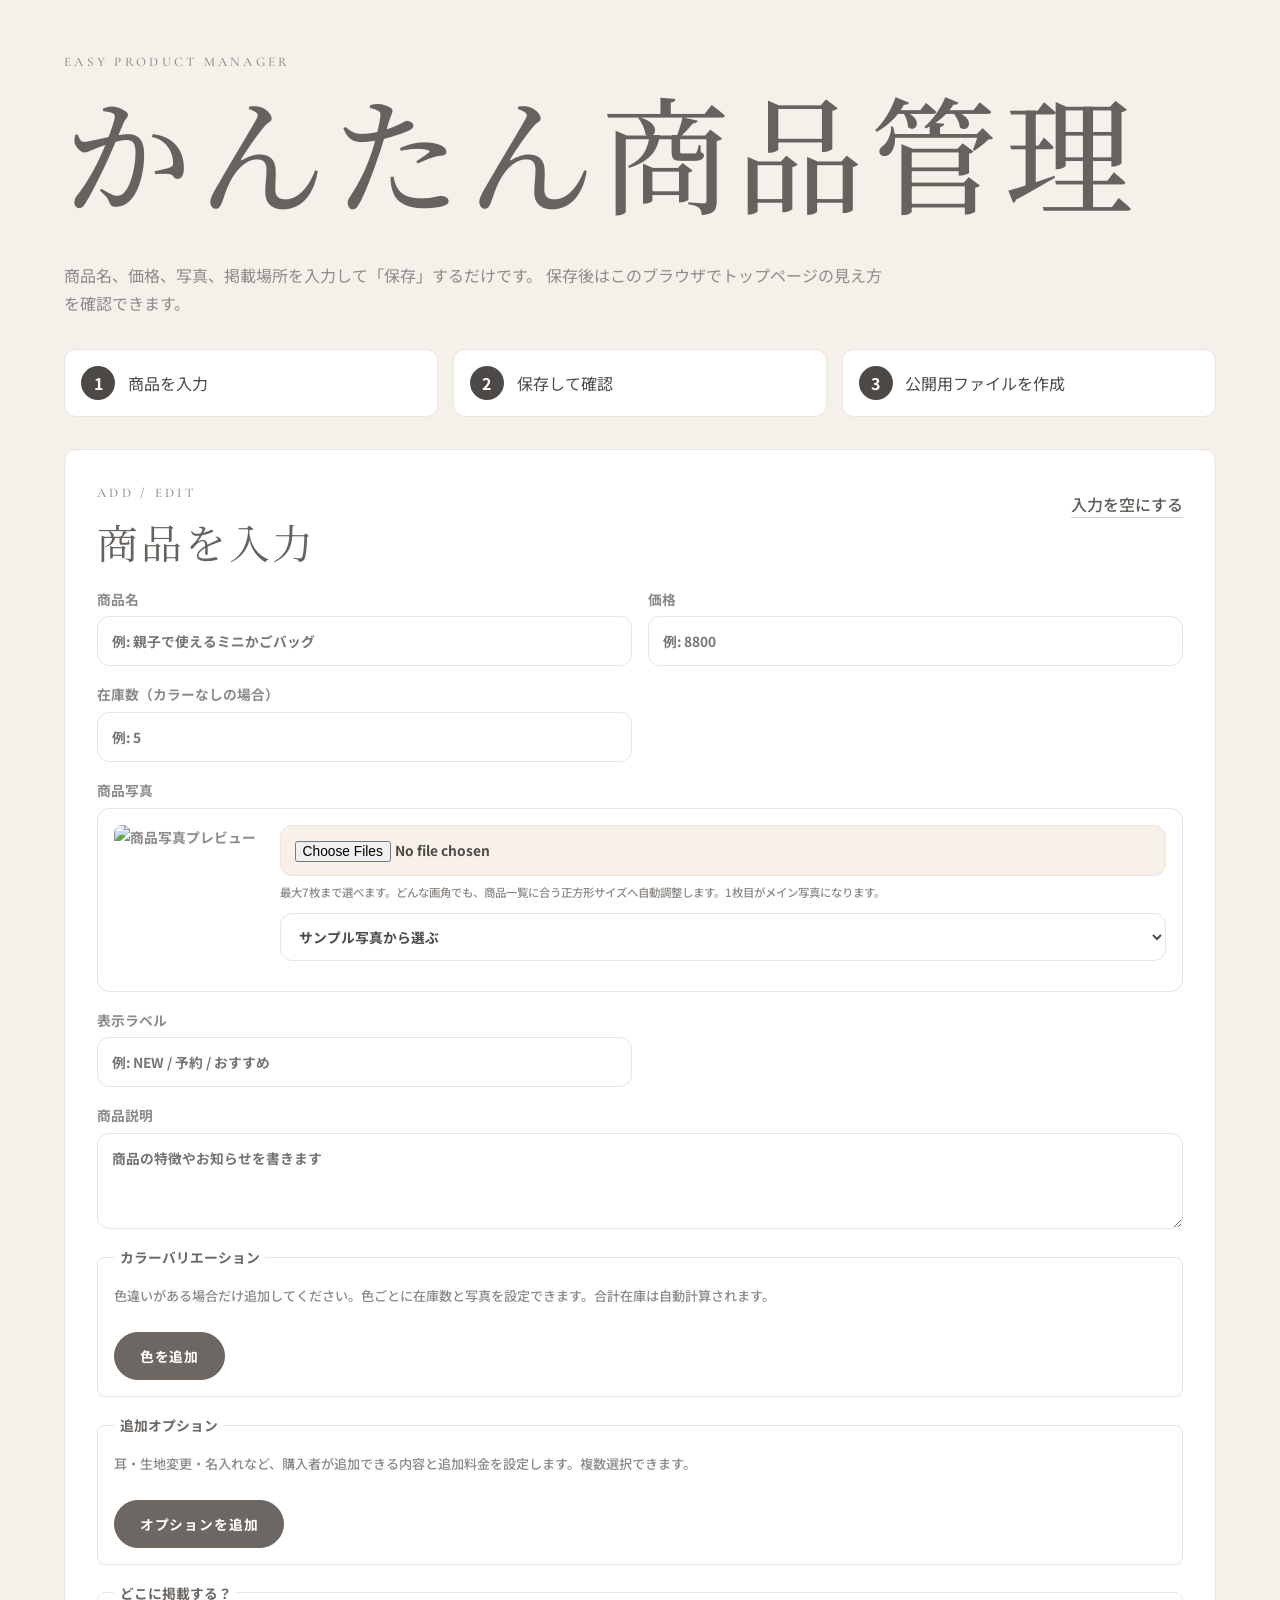
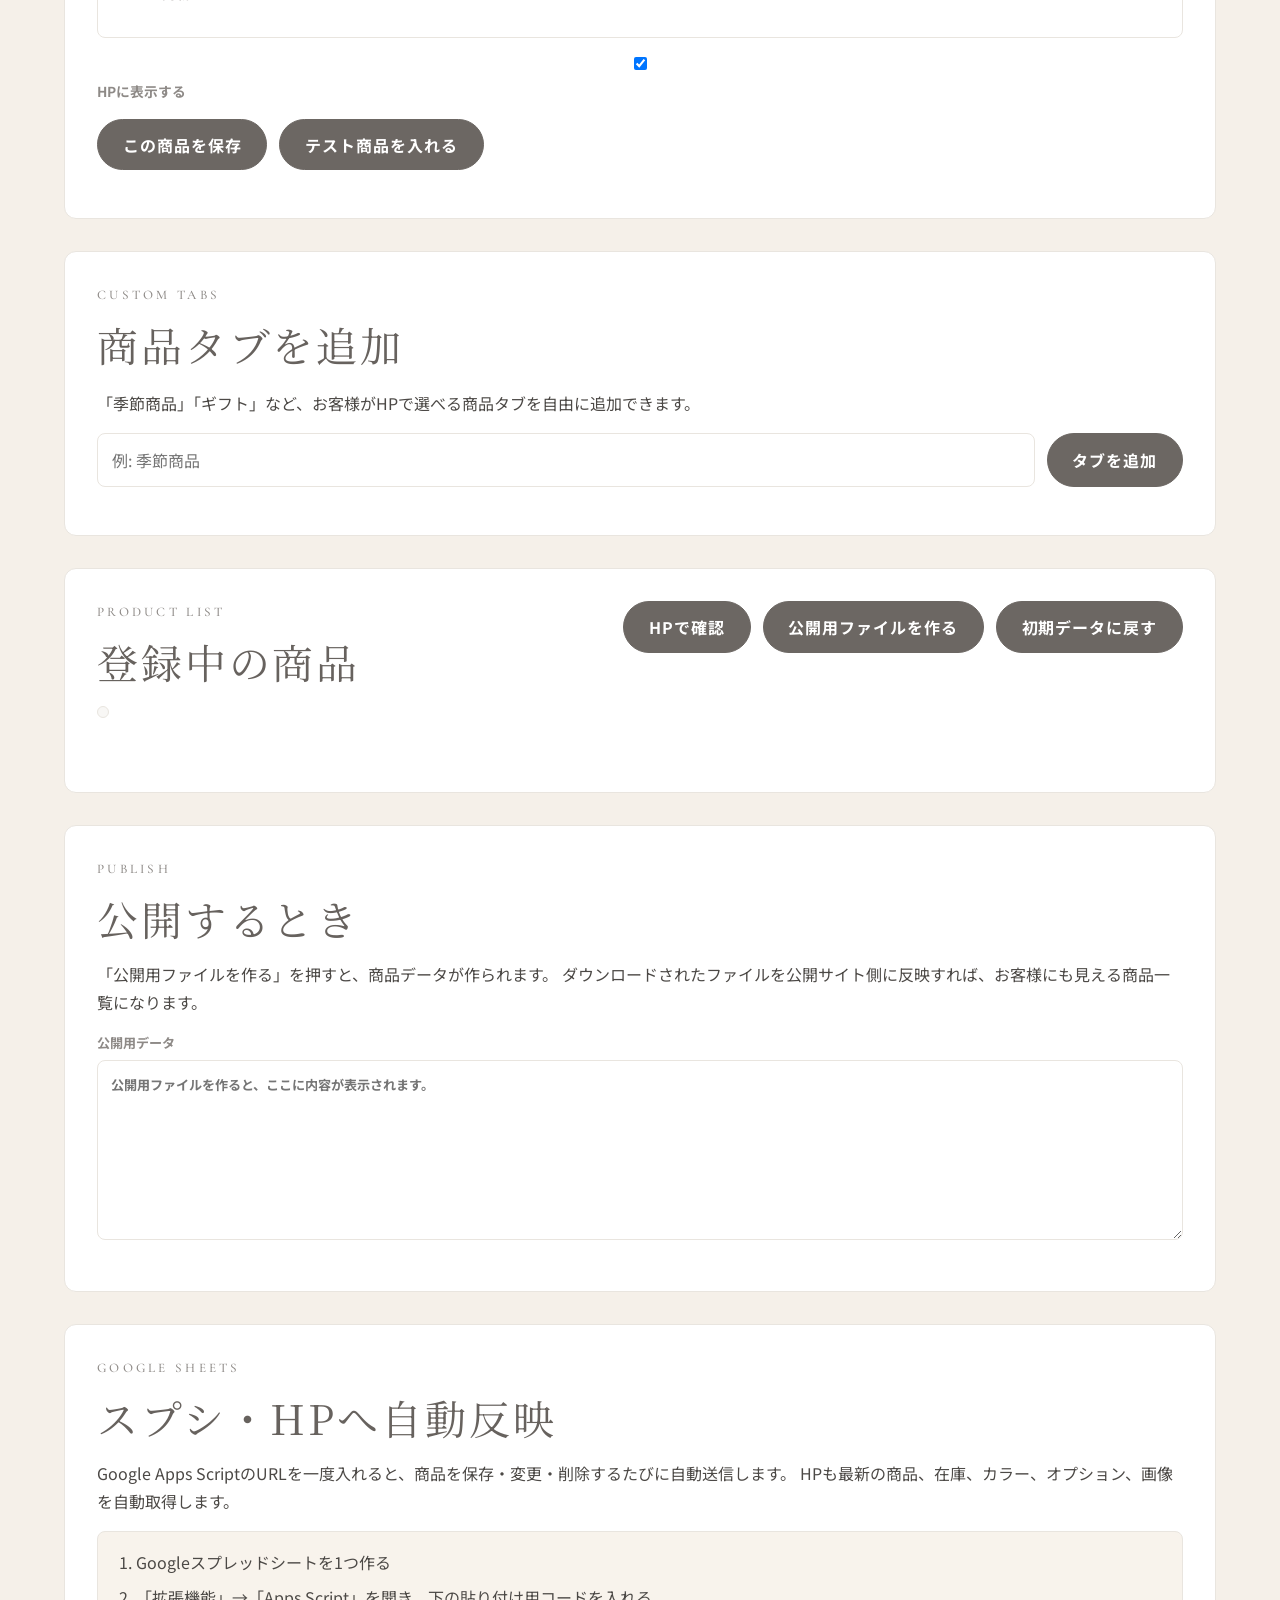
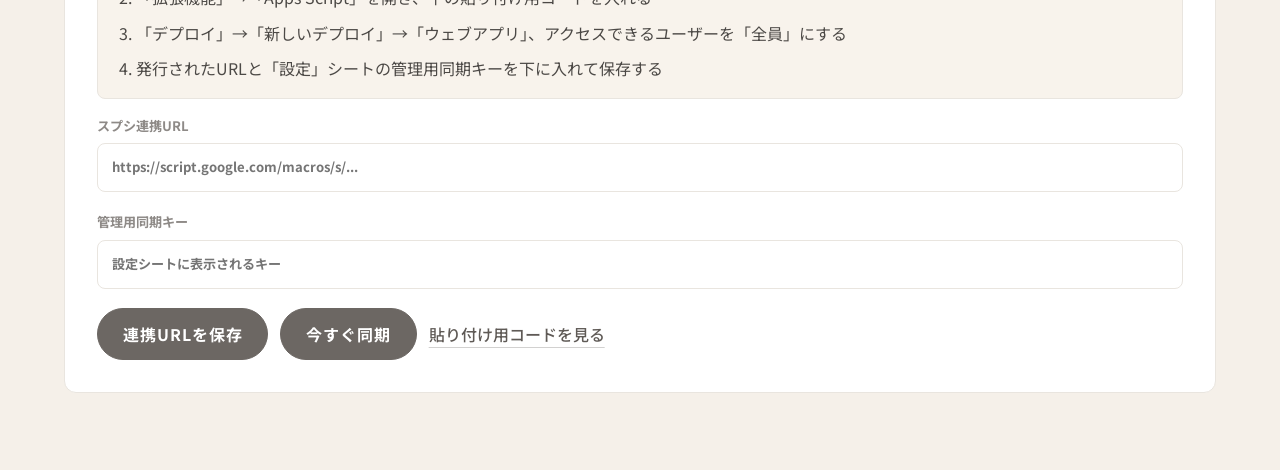
==== admin.html @ 2c4f8cf8 "Refine mobile product lists and live band" ====
<!doctype html>
<html lang="ja">
  <head>
    <meta charset="utf-8" />
    <meta name="viewport" content="width=device-width, initial-scale=1" />
    <title>かんたん商品管理 | andtete</title>
    <meta name="robots" content="noindex" />
    <link rel="preconnect" href="https://fonts.googleapis.com" />
    <link rel="preconnect" href="https://fonts.gstatic.com" crossorigin />
    <link
      href="https://fonts.googleapis.com/css2?family=Cormorant+Garamond:wght@400;500;600&family=Noto+Sans+JP:wght@400;500;700&family=Noto+Serif+JP:wght@400;500;700&display=swap"
      rel="stylesheet"
    />
    <link rel="stylesheet" href="./styles.css?v=20260717-02" />
  </head>
  <body class="admin-body">
    <main class="admin-shell easy-admin">
      <span class="eyebrow">easy product manager</span>
      <h1>かんたん商品管理</h1>
      <p class="admin-lead">
        商品名、価格、写真、掲載場所を入力して「保存」するだけです。
        保存後はこのブラウザでトップページの見え方を確認できます。
      </p>

      <section class="easy-steps" aria-label="使い方">
        <div>
          <strong>1</strong>
          <span>商品を入力</span>
        </div>
        <div>
          <strong>2</strong>
          <span>保存して確認</span>
        </div>
        <div>
          <strong>3</strong>
          <span>公開用ファイルを作成</span>
        </div>
      </section>

      <section class="admin-panel easy-form-panel" aria-labelledby="form-title">
        <div class="admin-panel-head">
          <div>
            <span class="eyebrow">add / edit</span>
            <h2 id="form-title">商品を入力</h2>
          </div>
          <button class="text-link reset-button" type="button" id="clearForm">入力を空にする</button>
        </div>

        <form class="easy-form" id="productForm">
          <label>商品名
            <input id="name" required placeholder="例: 親子で使えるミニかごバッグ" />
          </label>
          <label>価格
            <input id="price" required type="number" min="0" inputmode="numeric" placeholder="例: 8800" />
          </label>
          <label>在庫数（カラーなしの場合）
            <input id="stock" required type="number" min="0" inputmode="numeric" placeholder="例: 5" />
          </label>
          <label class="span-2">商品写真
            <div class="image-uploader">
              <img id="imagePreview" src="./assets/item-green-bag.png" alt="商品写真プレビュー" />
              <div>
                <input id="imageUpload" type="file" accept="image/*" multiple />
                <small>最大7枚まで選べます。どんな画角でも、商品一覧に合う正方形サイズへ自動調整します。1枚目がメイン写真になります。</small>
                <select id="imagePreset" aria-label="サンプル写真を選ぶ">
                  <option value="">サンプル写真から選ぶ</option>
                  <option value="./assets/item-green-bag.png">かごバッグ グリーン</option>
                  <option value="./assets/item-natural-bag.png">かごバッグ ナチュラル</option>
                  <option value="./assets/item-candles.png">キャンドル</option>
                  <option value="./assets/item-cups.png">マグカップ</option>
                  <option value="./assets/item-flowers.png">花のトレイ</option>
                  <option value="./assets/item-linen.png">リネンクロス</option>
                  <option value="./assets/item-plate.png">小皿</option>
                </select>
                <input id="image" type="hidden" value="./assets/item-green-bag.png" />
                <div class="image-thumbs" id="imageThumbs" aria-label="登録写真一覧"></div>
              </div>
            </div>
          </label>
          <label>表示ラベル
            <input id="label" placeholder="例: NEW / 予約 / おすすめ" />
          </label>
          <label class="span-2">商品説明
            <textarea id="description" placeholder="商品の特徴やお知らせを書きます"></textarea>
          </label>
          <fieldset class="span-2 easy-fieldset variant-fieldset">
            <legend>カラーバリエーション</legend>
            <p>色違いがある場合だけ追加してください。色ごとに在庫数と写真を設定できます。合計在庫は自動計算されます。</p>
            <div class="variant-list" id="variantList"></div>
            <button class="primary-link soft-button variant-add" type="button" id="addVariant">色を追加</button>
          </fieldset>

          <fieldset class="span-2 easy-fieldset variant-fieldset">
            <legend>追加オプション</legend>
            <p>耳・生地変更・名入れなど、購入者が追加できる内容と追加料金を設定します。複数選択できます。</p>
            <div class="variant-list" id="optionList"></div>
            <button class="primary-link soft-button variant-add" type="button" id="addOption">オプションを追加</button>
          </fieldset>

          <fieldset class="span-2 easy-fieldset">
            <legend>どこに掲載する？</legend>
            <div class="category-checks" id="categoryChecks"></div>
          </fieldset>

          <label class="easy-toggle span-2">
            <input id="visible" type="checkbox" checked />
            HPに表示する
          </label>

          <div class="span-2 easy-actions">
            <button class="primary-link" type="submit" id="saveProduct">この商品を保存</button>
            <button class="primary-link soft-button" type="button" id="addTestProduct">テスト商品を入れる</button>
          </div>
        </form>
        <p class="admin-status" id="adminStatus" aria-live="polite"></p>
      </section>

      <section class="admin-panel" aria-labelledby="category-manager-title">
        <div class="admin-panel-head">
          <div>
            <span class="eyebrow">custom tabs</span>
            <h2 id="category-manager-title">商品タブを追加</h2>
          </div>
        </div>
        <p>「季節商品」「ギフト」など、お客様がHPで選べる商品タブを自由に追加できます。</p>
        <div class="category-manager-form">
          <input id="newCategoryName" placeholder="例: 季節商品" />
          <button class="primary-link" type="button" id="addCategory">タブを追加</button>
        </div>
        <div class="custom-category-list" id="customCategoryList"></div>
      </section>

      <section class="admin-panel" aria-labelledby="list-title">
        <div class="admin-panel-head">
          <div>
            <span class="eyebrow">product list</span>
            <h2 id="list-title">登録中の商品</h2>
          </div>
          <div class="easy-actions">
            <a class="primary-link" href="./index.html" target="_blank" rel="noreferrer">HPで確認</a>
            <button class="primary-link" type="button" id="exportProducts">公開用ファイルを作る</button>
            <button class="primary-link soft-button" type="button" id="resetProducts">初期データに戻す</button>
          </div>
        </div>
        <div class="admin-product-tools">
          <div class="list-tabs admin-filter-tabs" id="adminFilterTabs" role="tablist" aria-label="登録商品の絞り込み"></div>
          <span id="adminProductCount" class="admin-product-count"></span>
        </div>
        <div class="easy-product-list" id="productList"></div>
        <nav class="admin-pagination" id="adminPagination" aria-label="登録商品のページ切り替え"></nav>
      </section>

      <section class="admin-panel publish-panel" aria-labelledby="publish-title">
        <span class="eyebrow">publish</span>
        <h2 id="publish-title">公開するとき</h2>
        <p>
          「公開用ファイルを作る」を押すと、商品データが作られます。
          ダウンロードされたファイルを公開サイト側に反映すれば、お客様にも見える商品一覧になります。
        </p>
        <label class="admin-output">公開用データ
          <textarea id="jsonOutput" readonly placeholder="公開用ファイルを作ると、ここに内容が表示されます。"></textarea>
        </label>
      </section>

      <section class="admin-panel sheet-panel" aria-labelledby="sheet-title">
        <span class="eyebrow">Google Sheets</span>
        <h2 id="sheet-title">スプシ・HPへ自動反映</h2>
        <p>
          Google Apps ScriptのURLを一度入れると、商品を保存・変更・削除するたびに自動送信します。
          HPも最新の商品、在庫、カラー、オプション、画像を自動取得します。
        </p>
        <ol class="sync-steps">
          <li>Googleスプレッドシートを1つ作る</li>
          <li>「拡張機能」→「Apps Script」を開き、下の貼り付け用コードを入れる</li>
          <li>「デプロイ」→「新しいデプロイ」→「ウェブアプリ」、アクセスできるユーザーを「全員」にする</li>
          <li>発行されたURLと「設定」シートの管理用同期キーを下に入れて保存する</li>
        </ol>
        <label class="admin-output">スプシ連携URL
          <input id="sheetWebhookUrl" placeholder="https://script.google.com/macros/s/..." />
        </label>
        <label class="admin-output">管理用同期キー
          <input id="sheetSyncToken" type="password" autocomplete="off" placeholder="設定シートに表示されるキー" />
        </label>
        <div class="easy-actions">
          <button class="primary-link" type="button" id="saveSheetUrl">連携URLを保存</button>
          <button class="primary-link soft-button" type="button" id="sendToSheet">今すぐ同期</button>
          <a class="text-link" href="./google-apps-script.gs" target="_blank" rel="noreferrer">貼り付け用コードを見る</a>
        </div>
      </section>
    </main>

    <script src="./site-config.js"></script>
    <script src="./data/products.js"></script>
    <script src="./admin.js?v=20260717-02"></script>
  </body>
</html>
---- styles.css ----
:root {
  --ink: #2c2521;
  --muted: #70645d;
  --paper: #fbf8f3;
  --surface: #f0e7dc;
  --line: #ded0c2;
  --cream: #fffdf8;
  --sage: #7c8b70;
  --rose: #c98f84;
  --clay: #a56f50;
  --gold: #b78a32;
  --heading: #614a37;
  --shadow: 0 20px 60px rgba(45, 34, 25, 0.13);
}

* {
  box-sizing: border-box;
}

html {
  scroll-behavior: smooth;
}

body {
  margin: 0;
  color: var(--ink);
  background: var(--paper);
  font-family: "Zen Kaku Gothic New", system-ui, -apple-system, BlinkMacSystemFont, sans-serif;
  line-height: 1.75;
}

img {
  display: block;
  max-width: 100%;
}

a {
  color: inherit;
  text-decoration: none;
}

button,
input,
select,
textarea {
  font: inherit;
}

.notice {
  background: var(--ink);
  color: var(--cream);
  font-size: 0.82rem;
  padding: 0.48rem 1rem;
  text-align: center;
}

.site-header {
  align-items: center;
  background: rgba(251, 248, 243, 0.92);
  border-bottom: 1px solid rgba(222, 208, 194, 0.78);
  display: grid;
  gap: 1rem;
  grid-template-columns: auto 1fr auto;
  min-height: 78px;
  padding: 0 5vw;
  position: sticky;
  top: 0;
  z-index: 20;
  backdrop-filter: blur(14px);
}

.brand {
  display: grid;
  line-height: 1.15;
}

.brand-group {
  align-items: center;
  display: flex;
  gap: 0.65rem;
}

.brand-social-icon {
  height: 36px;
  width: 36px;
}

.brand-social-icon svg {
  height: 17px;
  width: 17px;
}

.brand-logo-icon {
  background: #fff;
  border: 1px solid var(--line);
  border-radius: 50%;
  box-shadow: 0 3px 12px rgba(62, 48, 38, 0.1);
  display: block;
  flex: 0 0 auto;
  height: 42px;
  overflow: hidden;
  width: 42px;
}

.brand-logo-icon img {
  height: 100%;
  object-fit: cover;
  width: 100%;
}

.brand-sub {
  color: var(--muted);
  font-size: 0.72rem;
  font-weight: 700;
}

.brand-mark {
  font-family: "Noto Serif JP", serif;
  font-size: clamp(1.45rem, 2.4vw, 2.1rem);
  font-weight: 700;
  white-space: nowrap;
}

.nav {
  align-items: center;
  display: flex;
  gap: clamp(0.9rem, 1.8vw, 1.8rem);
  justify-content: center;
}

.nav a {
  color: var(--muted);
  font-size: 0.88rem;
  font-weight: 700;
  white-space: nowrap;
}

.nav a:hover,
.nav a:focus-visible,
.small-link:hover,
.small-link:focus-visible {
  color: var(--ink);
}

.icon-button {
  align-items: center;
  background: transparent;
  border: 1px solid var(--line);
  border-radius: 999px;
  color: var(--ink);
  cursor: pointer;
  display: inline-flex;
  height: 42px;
  justify-content: center;
  padding: 0;
  transition: background 180ms ease, border-color 180ms ease, transform 180ms ease;
  width: 42px;
}

.icon-button svg {
  height: 19px;
  width: 19px;
}

.social-buttons {
  align-items: center;
  display: flex;
  gap: 0.55rem;
}

.text-icon {
  font-size: 0.72rem;
  font-weight: 800;
  letter-spacing: 0;
}

.icon-button:hover,
.icon-button:focus-visible {
  background: var(--cream);
  border-color: #bda88f;
  transform: translateY(-1px);
}

.hero {
  min-height: calc(100svh - 114px);
  overflow: hidden;
  position: relative;
}

.hero img {
  height: 100%;
  inset: 0;
  object-fit: cover;
  position: absolute;
  width: 100%;
}

.hero-shade {
  background: linear-gradient(90deg, rgba(251, 248, 243, 0.96) 0%, rgba(251, 248, 243, 0.83) 32%, rgba(251, 248, 243, 0.28) 62%, rgba(251, 248, 243, 0.08) 100%);
  inset: 0;
  position: absolute;
}

.hero-content {
  max-width: 670px;
  padding: clamp(5.5rem, 12vw, 9rem) 5vw clamp(6rem, 12vw, 10rem);
  position: relative;
  z-index: 1;
}

.kicker,
.eyebrow {
  color: var(--clay);
  display: block;
  font-size: 0.82rem;
  font-weight: 700;
  margin-bottom: 0.8rem;
}

h1,
h2,
h3 {
  color: var(--heading);
  font-family: "Noto Serif JP", serif;
  letter-spacing: 0;
  line-height: 1.22;
  margin: 0;
}

h1 {
  font-size: clamp(3.4rem, 8vw, 7.8rem);
  margin-bottom: 1.1rem;
}

h2 {
  font-size: clamp(1.7rem, 4vw, 3rem);
}

h3 {
  font-size: 1.15rem;
}

.hero-content p,
.page-hero p {
  color: #514940;
  font-size: clamp(1rem, 1.45vw, 1.15rem);
  max-width: 37rem;
}

.hero-actions {
  align-items: center;
  display: flex;
  flex-wrap: wrap;
  gap: 1rem;
  margin-top: 2rem;
}

.hero-actions.center {
  justify-content: center;
}

.primary-link,
.text-link,
.small-link,
.buy-link,
.quick-cart-button,
.disabled-link {
  align-items: center;
  display: inline-flex;
  font-weight: 700;
  min-height: 44px;
}

.primary-link,
.buy-link {
  background: var(--ink);
  border: 1px solid var(--ink);
  border-radius: 999px;
  color: var(--cream);
  justify-content: center;
  padding: 0.68rem 1.45rem;
  transition: background 180ms ease, border-color 180ms ease, transform 180ms ease;
}

.primary-link:hover,
.primary-link:focus-visible,
.buy-link:hover,
.buy-link:focus-visible {
  background: var(--clay);
  border-color: var(--clay);
  transform: translateY(-1px);
}

.text-link,
.small-link {
  color: var(--ink);
  text-decoration: underline;
  text-decoration-color: rgba(44, 37, 33, 0.35);
  text-underline-offset: 0.35em;
}

.quick-cart-button {
  background: #fffdf8;
  border: 1px solid var(--line);
  border-radius: 999px;
  color: var(--ink);
  cursor: pointer;
  height: 44px;
  justify-content: center;
  padding: 0;
  transition: background 180ms ease, border-color 180ms ease, transform 180ms ease;
  width: 44px;
}

.quick-cart-button svg {
  height: 18px;
  width: 18px;
}

.quick-cart-button:hover,
.quick-cart-button:focus-visible {
  background: var(--cream);
  border-color: #bda88f;
  transform: translateY(-1px);
}

.cart-toast {
  background: rgba(44, 37, 33, 0.94);
  border-radius: 999px;
  bottom: 1.2rem;
  color: #fffdf8;
  font-size: 0.9rem;
  font-weight: 700;
  left: 50%;
  opacity: 0;
  padding: 0.75rem 1.1rem;
  pointer-events: none;
  position: fixed;
  transform: translate(-50%, 16px);
  transition: opacity 180ms ease, transform 180ms ease;
  z-index: 50;
}

.cart-toast.show {
  opacity: 1;
  transform: translate(-50%, 0);
}

.intro,
.live-band,
.product-section,
.feature-band,
.contact-panel,
.page-hero,
.link-list,
.guide-band {
  padding: clamp(4rem, 8vw, 7rem) 5vw;
}

.intro {
  align-items: end;
  display: grid;
  gap: clamp(2rem, 5vw, 4rem);
  grid-template-columns: minmax(0, 0.9fr) minmax(18rem, 1fr);
}

.intro p,
.feature-copy p,
.contact-panel p,
.live-band p {
  color: var(--muted);
  margin: 0;
  max-width: 42rem;
}

.live-band {
  align-items: center;
  background: #e8eee4;
  display: flex;
  gap: 1.5rem;
  justify-content: space-between;
}

.live-band h2 {
  margin-bottom: 0.6rem;
}

.product-section.alt,
.contact-panel {
  background: var(--cream);
}

.section-head {
  align-items: end;
  display: flex;
  gap: 1.4rem;
  justify-content: space-between;
  margin-bottom: 1.6rem;
}

.slider-controls {
  align-items: center;
  display: flex;
  gap: 0.65rem;
}

.list-jump {
  margin-right: 0.35rem;
}

.product-slider {
  display: grid;
  gap: 1.1rem;
  grid-auto-columns: minmax(250px, 29vw);
  grid-auto-flow: column;
  overflow-x: auto;
  padding: 0.2rem 5vw 1.2rem 0;
  scroll-padding-left: 0;
  scroll-snap-type: x mandatory;
  scrollbar-color: var(--clay) transparent;
}

.product-slider::-webkit-scrollbar {
  height: 8px;
}

.product-slider::-webkit-scrollbar-thumb {
  background: #c8b49f;
  border-radius: 999px;
}

.product-grid {
  display: grid;
  gap: 1.1rem;
  grid-template-columns: repeat(4, minmax(0, 1fr));
}

.product-card {
  min-width: 0;
  scroll-snap-align: start;
}

.product-media {
  position: relative;
}

.product-card img {
  aspect-ratio: 1;
  background: var(--surface);
  border-radius: 8px;
  box-shadow: var(--shadow);
  height: auto;
  object-fit: cover;
  width: 100%;
}

.product-thumbs {
  display: grid;
  gap: 0.35rem;
  grid-template-columns: repeat(7, minmax(0, 1fr));
  margin-top: 0.5rem;
}

.product-thumbs button,
.image-thumb {
  background: transparent;
  border: 2px solid transparent;
  border-radius: 6px;
  cursor: pointer;
  padding: 0;
  position: relative;
}

.product-thumbs button.active,
.image-thumb.active {
  border-color: var(--clay);
}

.product-thumbs img,
.image-thumb img {
  aspect-ratio: 1;
  background: var(--surface);
  border-radius: 4px;
  box-shadow: none;
  object-fit: cover;
  width: 100%;
}

.badge {
  background: rgba(255, 253, 248, 0.94);
  border: 1px solid rgba(222, 208, 194, 0.86);
  border-radius: 999px;
  color: var(--clay);
  font-size: 0.74rem;
  font-weight: 700;
  left: 0.7rem;
  padding: 0.18rem 0.65rem;
  position: absolute;
  top: 0.7rem;
}

.product-info {
  padding-top: 0.9rem;
}

.product-actions .purchase-slot {
  align-items: center;
  display: flex;
  gap: 0.5rem;
}

.product-actions .detail-link {
  flex: 1;
}

.product-line {
  align-items: start;
  display: flex;
  gap: 0.8rem;
  justify-content: space-between;
}

.product-line p,
.product-line span,
.product-info small {
  margin: 0;
}

.product-line p {
  font-weight: 700;
}

.product-line span {
  color: var(--muted);
  font-size: 0.92rem;
  white-space: nowrap;
}

.stock-line {
  color: var(--clay);
  font-size: 0.88rem;
  font-weight: 800;
  margin-top: 0.22rem;
}

.stock-line.soldout {
  color: #8e2929;
}

.product-info small {
  color: var(--muted);
  display: block;
  margin-top: 0.35rem;
}

.product-actions {
  align-items: center;
  display: flex;
  gap: 0.7rem;
  margin-top: 0.85rem;
}

.buy-link,
.disabled-link {
  font-size: 0.88rem;
  min-height: 38px;
  padding: 0.48rem 1rem;
}

.disabled-link {
  background: #e8ded1;
  border: 1px solid #e0d2c2;
  border-radius: 999px;
  color: #74685e;
  cursor: not-allowed;
  justify-content: center;
}

.line-link {
  color: var(--clay);
  font-size: 0.88rem;
  font-weight: 700;
  text-decoration: underline;
  text-underline-offset: 0.25em;
}

.empty-message {
  color: var(--muted);
  grid-column: 1 / -1;
}

.feature-band {
  align-items: center;
  background: #e7eadf;
  display: grid;
  gap: clamp(2rem, 6vw, 5rem);
  grid-template-columns: minmax(0, 0.8fr) minmax(18rem, 0.72fr);
}

.list-tabs-section {
  background: #f7f1e9;
}

.list-tabs {
  background: var(--cream);
  border: 1px solid var(--line);
  border-radius: 999px;
  display: flex;
  gap: 0.35rem;
  padding: 0.32rem;
}

.list-tabs button {
  background: transparent;
  border: 0;
  border-radius: 999px;
  color: var(--muted);
  cursor: pointer;
  font-weight: 800;
  min-height: 38px;
  padding: 0.45rem 1rem;
}

.list-tabs button.active {
  background: var(--ink);
  color: var(--cream);
}

.list-grid {
  grid-template-columns: repeat(3, minmax(0, 1fr));
}

.list-grid[data-grid-size="2"] {
  grid-template-columns: repeat(2, minmax(0, 1fr));
}

.list-grid[data-grid-size="3"] {
  grid-template-columns: repeat(3, minmax(0, 1fr));
}

.list-grid[data-grid-size="4"] {
  grid-template-columns: repeat(4, minmax(0, 1fr));
}

.list-view-options {
  align-items: center;
  display: flex;
  gap: 0.8rem;
  justify-content: flex-end;
  margin: -0.4rem 0 1.4rem;
}

.list-view-options span {
  color: var(--muted);
  font-size: 0.84rem;
  font-weight: 800;
}

.compact-tabs button {
  font-size: 0.82rem;
  min-height: 34px;
  padding: 0.34rem 0.78rem;
}

.feature-band img {
  aspect-ratio: 1.12;
  border-radius: 8px;
  box-shadow: var(--shadow);
  object-fit: cover;
  width: 100%;
}

.feature-copy h2 {
  margin-bottom: 1.2rem;
  max-width: 38rem;
}

.contact-panel {
  text-align: center;
}

.contact-panel .eyebrow,
.contact-panel p {
  margin-left: auto;
  margin-right: auto;
}

.page-hero {
  background: linear-gradient(90deg, var(--paper), #f3ece1);
}

.page-hero h1 {
  font-size: clamp(3rem, 8vw, 6rem);
}

.first-section {
  padding-top: clamp(3rem, 6vw, 5rem);
}

.link-list {
  display: grid;
  gap: 1rem;
  grid-template-columns: repeat(3, minmax(0, 1fr));
}

.link-card {
  align-items: center;
  background: var(--cream);
  border: 1px solid var(--line);
  border-radius: 8px;
  display: flex;
  gap: 1rem;
  min-height: 130px;
  padding: 1.2rem;
  transition: border-color 180ms ease, transform 180ms ease, box-shadow 180ms ease;
}

.link-card:hover,
.link-card:focus-visible {
  border-color: #bda88f;
  box-shadow: var(--shadow);
  transform: translateY(-2px);
}

.link-card svg {
  color: var(--clay);
  flex: 0 0 auto;
  height: 26px;
  width: 26px;
}

.link-card span {
  display: grid;
}

.link-card small {
  color: var(--muted);
}

.primary-card {
  background: #eef2e9;
}

.guide-band {
  background: #e8eee4;
}

.steps {
  display: grid;
  gap: 0.8rem;
  list-style: none;
  margin: 1.8rem 0 0;
  padding: 0;
}

.steps li {
  background: rgba(255, 253, 248, 0.72);
  border: 1px solid rgba(222, 208, 194, 0.78);
  border-radius: 8px;
  padding: 1rem 1.1rem;
}

.site-footer {
  align-items: center;
  border-top: 1px solid var(--line);
  color: var(--muted);
  display: flex;
  gap: 1rem;
  justify-content: space-between;
  padding: 1.3rem 5vw;
}

.site-footer p {
  color: var(--ink);
  font-family: "Noto Serif JP", serif;
  font-weight: 700;
  margin: 0;
}

.site-footer small {
  font-size: 0.82rem;
}

.admin-body {
  background: #f5f0e9;
}

.admin-shell {
  padding: 4vw 5vw 6vw;
}

.admin-lead {
  color: var(--muted);
  max-width: 52rem;
}

.easy-steps {
  display: grid;
  gap: 0.9rem;
  grid-template-columns: repeat(3, minmax(0, 1fr));
  margin: 2rem 0;
}

.easy-steps div {
  align-items: center;
  background: var(--cream);
  border: 1px solid var(--line);
  border-radius: 8px;
  display: flex;
  gap: 0.8rem;
  padding: 1rem;
}

.easy-steps strong {
  align-items: center;
  background: var(--ink);
  border-radius: 999px;
  color: var(--cream);
  display: inline-flex;
  flex: 0 0 auto;
  height: 34px;
  justify-content: center;
  width: 34px;
}

.admin-panel {
  background: var(--cream);
  border: 1px solid var(--line);
  border-radius: 8px;
  box-shadow: var(--shadow);
  margin-top: 2rem;
  padding: clamp(1rem, 3vw, 2rem);
}

.admin-panel-head {
  align-items: start;
  display: flex;
  gap: 1rem;
  justify-content: space-between;
  margin-bottom: 1.2rem;
}

.easy-form {
  display: grid;
  gap: 1rem;
  grid-template-columns: repeat(2, minmax(0, 1fr));
}

.easy-form label,
.easy-fieldset {
  color: var(--muted);
  display: grid;
  font-size: 0.86rem;
  font-weight: 700;
  gap: 0.35rem;
}

.easy-form input,
.easy-form select,
.easy-form textarea {
  background: #fff;
  border: 1px solid var(--line);
  border-radius: 8px;
  color: var(--ink);
  min-height: 48px;
  padding: 0.75rem 0.85rem;
  width: 100%;
}

.easy-form textarea {
  min-height: 96px;
}

.image-uploader {
  align-items: center;
  background: #fff;
  border: 1px solid var(--line);
  border-radius: 8px;
  display: grid;
  gap: 1rem;
  grid-template-columns: 150px 1fr;
  padding: 1rem;
}

.image-uploader img {
  aspect-ratio: 1;
  background: var(--surface);
  border-radius: 8px;
  object-fit: cover;
  width: 100%;
}

.image-uploader small {
  color: var(--muted);
  display: block;
  font-weight: 500;
  margin: 0.4rem 0 0.7rem;
}

.image-thumbs {
  display: grid;
  gap: 0.75rem;
  grid-template-columns: repeat(auto-fill, minmax(120px, 1fr));
  margin-top: 0.8rem;
}

.image-thumb-wrap {
  display: grid;
  gap: 0.35rem;
  touch-action: none;
}

.image-thumb span {
  align-items: center;
  background: rgba(44, 37, 33, 0.82);
  border-radius: 999px;
  bottom: 0.25rem;
  color: #fff;
  display: inline-flex;
  font-size: 0.72rem;
  font-weight: 700;
  height: 20px;
  justify-content: center;
  position: absolute;
  right: 0.25rem;
  width: 20px;
}

.image-thumb-wrap.dragging,
.image-thumb-wrap.drag-over {
  opacity: 0.72;
}

.image-thumb-wrap.drag-over .image-thumb {
  border-color: var(--ink);
  transform: scale(0.98);
}

.image-uploader input[type="file"] {
  background: #f7f1e9;
}

.easy-fieldset {
  border: 1px solid var(--line);
  border-radius: 8px;
  display: flex;
  flex-wrap: wrap;
  gap: 0.75rem 1rem;
  margin: 0;
  padding: 1rem;
}

.easy-fieldset legend {
  color: var(--clay);
  padding: 0 0.35rem;
}

.variant-fieldset {
  display: grid;
}

.variant-fieldset > p {
  color: var(--muted);
  font-size: 0.82rem;
  font-weight: 500;
  margin: 0;
}

.variant-list {
  display: grid;
  gap: 0.8rem;
  width: 100%;
}

.variant-row {
  align-items: end;
  background: #f8f3ec;
  border: 1px solid var(--line);
  border-radius: 8px;
  display: grid;
  gap: 0.7rem;
  grid-template-columns: minmax(120px, 1fr) 100px 110px minmax(220px, 2fr) auto;
  padding: 0.8rem;
}

.option-row {
  align-items: end;
  background: #f8f3ec;
  border: 1px solid var(--line);
  border-radius: 8px;
  display: grid;
  gap: 0.7rem;
  grid-template-columns: minmax(180px, 1fr) 160px auto;
  padding: 0.8rem;
}

.variant-link-field {
  min-width: 0;
}

.variant-remove {
  background: transparent;
  border: 0;
  color: #8e2929;
  cursor: pointer;
  font-size: 0.78rem;
  font-weight: 800;
  min-height: 48px;
  padding: 0.5rem;
}

.variant-add {
  justify-self: start;
}

.variant-select-label {
  color: var(--muted);
  display: grid;
  font-size: 0.82rem;
  font-weight: 800;
  gap: 0.3rem;
  margin-top: 0.65rem;
}

.variant-select-label select {
  background: var(--cream);
  border: 1px solid var(--line);
  border-radius: 999px;
  color: var(--ink);
  min-height: 40px;
  padding: 0.4rem 0.8rem;
  width: 100%;
}

.purchase-page {
  min-height: 70vh;
  padding: clamp(2rem, 5vw, 5rem) 5vw;
}

.purchase-layout {
  display: grid;
  gap: clamp(2rem, 6vw, 5rem);
  grid-template-columns: minmax(0, 1fr) minmax(320px, 0.8fr);
  margin: 0 auto;
  max-width: 1280px;
}

.purchase-main-image {
  aspect-ratio: 1;
  background: var(--surface);
  border-radius: 10px;
  box-shadow: var(--shadow);
  object-fit: cover;
  width: 100%;
}

.purchase-thumbs {
  display: grid;
  gap: 0.55rem;
  grid-template-columns: repeat(7, minmax(0, 1fr));
  margin-top: 0.8rem;
}

.purchase-thumbs button {
  background: transparent;
  border: 2px solid transparent;
  border-radius: 7px;
  cursor: pointer;
  padding: 0;
}

.purchase-thumbs button.active {
  border-color: var(--clay);
}

.purchase-thumbs img {
  aspect-ratio: 1;
  border-radius: 5px;
  object-fit: cover;
  width: 100%;
}

.purchase-info h1 {
  font-size: clamp(2rem, 4vw, 3.8rem);
  line-height: 1.25;
  margin: 0.5rem 0 1rem;
}

.purchase-description,
.checkout-note {
  color: var(--muted);
}

.purchase-base-price {
  font-size: 1.05rem;
  font-weight: 800;
}

.purchase-options {
  border: 1px solid var(--line);
  border-radius: 9px;
  margin: 1.2rem 0 0;
  padding: 1rem;
}

.purchase-options legend {
  color: var(--clay);
  font-weight: 800;
  padding: 0 0.4rem;
}

.purchase-options label > span {
  display: block;
  font-size: 0.84rem;
  font-weight: 700;
  margin-bottom: 0.3rem;
}

.purchase-options select {
  background: #fff;
  border: 1px solid var(--line);
  border-radius: 8px;
  min-height: 48px;
  padding: 0.65rem 0.8rem;
  width: 100%;
}

.addon-list {
  display: grid;
  gap: 0.65rem;
}

.addon-option {
  align-items: center;
  background: #fff;
  border: 1px solid var(--line);
  border-radius: 8px;
  cursor: pointer;
  display: grid;
  gap: 0.7rem;
  grid-template-columns: auto 1fr auto;
  padding: 0.75rem;
}

.addon-option span {
  margin: 0 !important;
}

.addon-option strong {
  color: var(--clay);
}

.purchase-summary {
  align-items: end;
  border-top: 1px solid var(--line);
  display: flex;
  justify-content: space-between;
  margin-top: 1.4rem;
  padding-top: 1.2rem;
}

.purchase-summary strong {
  font-family: "Noto Serif JP", serif;
  font-size: clamp(1.8rem, 4vw, 2.8rem);
}

.purchase-stock {
  color: var(--clay);
  font-weight: 800;
}

.purchase-stock.soldout {
  color: #8e2929;
}

.purchase-checkout {
  display: flex;
  margin-top: 1rem;
  min-height: 52px;
  width: 100%;
}

.cart-actions {
  align-items: center;
  display: flex;
  flex-wrap: wrap;
  gap: 0.8rem;
  margin-top: 0.9rem;
}

.cart-status {
  color: var(--clay);
  font-weight: 800;
  margin: 0.7rem 0 0;
}

.purchase-checkout:disabled {
  cursor: wait;
  opacity: 0.68;
  transform: none;
}

.checkout-error {
  color: #8e2929;
  font-size: 0.9rem;
  font-weight: 800;
  margin: 0.75rem 0 0;
}

.checkout-note {
  font-size: 0.78rem;
  margin-top: 0.8rem;
}

.cart-page {
  min-height: 70vh;
}

.cart-hero h1 {
  font-size: clamp(2.7rem, 7vw, 5.4rem);
}

.cart-layout {
  display: grid;
  gap: clamp(1.4rem, 4vw, 2.5rem);
  grid-template-columns: minmax(0, 1fr) minmax(280px, 0.36fr);
  padding: clamp(2.5rem, 6vw, 5rem) 5vw;
}

.cart-items {
  display: grid;
  gap: 1rem;
}

.cart-item {
  align-items: center;
  background: var(--cream);
  border: 1px solid var(--line);
  border-radius: 8px;
  display: grid;
  gap: 1rem;
  grid-template-columns: 112px minmax(0, 1fr) auto auto;
  padding: 1rem;
}

.cart-item img {
  aspect-ratio: 1;
  border-radius: 8px;
  object-fit: cover;
  width: 100%;
}

.cart-item h2 {
  font-size: 1.15rem;
}

.cart-item p {
  color: var(--muted);
  margin: 0.25rem 0;
}

.cart-item strong,
.cart-summary-panel strong {
  color: var(--clay);
}

.cart-quantity {
  align-items: center;
  display: grid;
  gap: 0.4rem;
  grid-template-columns: 38px 34px 38px;
  justify-items: center;
}

.cart-quantity button,
.cart-remove {
  background: #f6f0e8;
  border: 1px solid var(--line);
  border-radius: 999px;
  cursor: pointer;
  font-weight: 800;
  min-height: 38px;
}

.cart-quantity span {
  font-weight: 800;
}

.cart-remove {
  padding: 0.35rem 0.9rem;
}

.cart-summary-panel {
  align-self: start;
  background: var(--cream);
  border: 1px solid var(--line);
  border-radius: 8px;
  box-shadow: var(--shadow);
  padding: clamp(1rem, 3vw, 1.5rem);
  position: sticky;
  top: 98px;
}

.cart-summary-panel h2 {
  font-size: 1.5rem;
}

.cart-summary-panel > strong {
  display: block;
  font-family: "Noto Serif JP", serif;
  font-size: clamp(2rem, 5vw, 3rem);
  margin-top: 0.8rem;
}

.easy-fieldset label,
.easy-toggle {
  align-items: center;
  display: inline-flex;
  gap: 0.4rem;
}

.easy-fieldset input,
.easy-toggle input {
  min-height: auto;
  width: auto;
}

.easy-actions {
  align-items: center;
  display: flex;
  flex-wrap: wrap;
  gap: 0.75rem;
}

.soft-button {
  background: var(--sage);
  border-color: var(--sage);
}

.reset-button {
  background: transparent;
  border: 0;
  cursor: pointer;
  padding: 0;
}

.admin-actions,
.admin-row,
.admin-checks {
  display: flex;
  flex-wrap: wrap;
  gap: 0.75rem;
}

.admin-status {
  color: var(--clay);
  font-weight: 700;
  margin: 1rem 0;
}

.admin-output {
  color: var(--muted);
  display: grid;
  font-size: 0.82rem;
  font-weight: 700;
  gap: 0.35rem;
  margin: 1rem 0 1.2rem;
}

.admin-output textarea {
  border: 1px solid var(--line);
  border-radius: 8px;
  min-height: 180px;
  padding: 0.8rem;
}

.admin-output input {
  border: 1px solid var(--line);
  border-radius: 8px;
  min-height: 46px;
  padding: 0.75rem 0.85rem;
}

.sync-steps {
  background: #f8f3ec;
  border: 1px solid var(--line);
  border-radius: 8px;
  margin: 1rem 0;
  padding: 1rem 1rem 1rem 2.4rem;
}

.sync-steps li + li {
  margin-top: 0.45rem;
}

.easy-product-list {
  display: grid;
  gap: 1rem;
}

.admin-product-tools {
  align-items: center;
  display: flex;
  gap: 1rem;
  justify-content: space-between;
  margin: 0 0 1.2rem;
}

.admin-filter-tabs {
  flex-wrap: wrap;
}

.admin-product-count {
  color: var(--muted);
  font-size: 0.84rem;
  font-weight: 800;
  white-space: nowrap;
}

.admin-pagination {
  display: flex;
  flex-wrap: wrap;
  gap: 0.5rem;
  justify-content: center;
  margin-top: 1.4rem;
}

.admin-pagination button {
  background: var(--cream);
  border: 1px solid var(--line);
  border-radius: 999px;
  cursor: pointer;
  font-weight: 800;
  height: 40px;
  min-width: 40px;
  padding: 0 0.8rem;
}

.admin-pagination button.active {
  background: var(--ink);
  color: var(--cream);
}

.category-checks {
  display: flex;
  flex-wrap: wrap;
  gap: 0.75rem 1rem;
  width: 100%;
}

.category-manager-form {
  display: flex;
  gap: 0.75rem;
  margin: 1rem 0;
}

.category-manager-form input {
  border: 1px solid var(--line);
  border-radius: 8px;
  flex: 1;
  min-height: 48px;
  padding: 0.75rem 0.85rem;
}

.custom-category-list {
  display: flex;
  flex-wrap: wrap;
  gap: 0.6rem;
}

.custom-category-chip {
  align-items: center;
  background: #f8f3ec;
  border: 1px solid var(--line);
  border-radius: 999px;
  display: inline-flex;
  gap: 0.45rem;
  padding: 0.4rem 0.55rem 0.4rem 0.85rem;
}

.custom-category-chip button {
  background: transparent;
  border: 0;
  color: #8e2929;
  cursor: pointer;
  font-weight: 800;
}

.easy-product-card {
  align-items: center;
  background: #fff;
  border: 1px solid var(--line);
  border-radius: 8px;
  display: grid;
  gap: 1rem;
  grid-template-columns: 120px 1fr;
  padding: 1rem;
}

.easy-product-card img {
  aspect-ratio: 1;
  border-radius: 8px;
  object-fit: cover;
  width: 100%;
}

.easy-product-title {
  align-items: start;
  display: flex;
  gap: 1rem;
  justify-content: space-between;
}

.easy-product-title span,
.easy-product-card small {
  color: var(--muted);
}

.easy-product-card p {
  color: var(--muted);
  margin: 0.35rem 0;
}

.easy-card-actions {
  display: flex;
  flex-wrap: wrap;
  gap: 0.55rem;
  margin-top: 0.8rem;
}

.easy-card-actions button {
  background: #f6f0e8;
  border: 1px solid var(--line);
  border-radius: 999px;
  cursor: pointer;
  font-weight: 700;
  min-height: 36px;
  padding: 0.35rem 0.85rem;
}

.admin-row {
  border-top: 1px solid var(--line);
  display: grid;
  gap: 0.75rem;
  grid-template-columns: repeat(12, minmax(0, 1fr));
  padding: 1rem 0;
}

.admin-row input,
.admin-row textarea {
  border: 1px solid var(--line);
  border-radius: 8px;
  min-height: 42px;
  padding: 0.65rem 0.75rem;
  width: 100%;
}

.admin-row textarea {
  min-height: 84px;
}

.admin-row label {
  color: var(--muted);
  display: grid;
  font-size: 0.78rem;
  font-weight: 700;
  gap: 0.25rem;
}

.span-2 {
  grid-column: span 2;
}

.span-3 {
  grid-column: span 3;
}

.span-4 {
  grid-column: span 4;
}

.span-6 {
  grid-column: span 6;
}

.span-12 {
  grid-column: span 12;
}

.admin-checks label {
  align-items: center;
  display: inline-flex;
  gap: 0.35rem;
}

@media (max-width: 980px) {
  .product-grid,
  .link-list,
  .list-grid,
  .list-grid[data-grid-size="2"],
  .list-grid[data-grid-size="3"],
  .list-grid[data-grid-size="4"] {
    grid-template-columns: repeat(2, minmax(0, 1fr));
  }
}

@media (max-width: 780px) {
  .site-header {
    grid-template-columns: 1fr auto;
    min-height: 68px;
    padding: 0.7rem 5vw 0.8rem;
  }

  .site-header > .icon-button {
    grid-column: 2;
    grid-row: 1;
  }

  .site-header > .social-buttons {
    grid-column: 2;
    grid-row: 1;
  }

  .nav {
    grid-column: 1 / -1;
    grid-row: 2;
    justify-content: start;
    overflow-x: auto;
    padding-bottom: 0.1rem;
  }

  .hero {
    min-height: calc(100svh - 138px);
  }

  .hero img {
    object-position: 62% center;
  }

  .hero-shade {
    background: linear-gradient(180deg, rgba(251, 248, 243, 0.94) 0%, rgba(251, 248, 243, 0.76) 46%, rgba(251, 248, 243, 0.16) 100%);
  }

  .hero-content {
    padding-top: 4.2rem;
  }

  .intro,
  .feature-band {
    grid-template-columns: 1fr;
  }

  .live-band,
  .section-head {
    align-items: start;
    flex-direction: column;
  }

  .product-slider {
    gap: 0.55rem;
    grid-auto-columns: calc((100% - 1.1rem) / 3);
    grid-auto-flow: column;
    grid-template-columns: none;
    overflow-x: auto;
    padding: 0 0 0.8rem;
    scroll-snap-type: x mandatory;
  }

  .home-body .product-grid[data-products] {
    gap: 0.55rem;
    grid-auto-columns: calc((100% - 1.1rem) / 3);
    grid-auto-flow: column;
    grid-template-columns: none;
    overflow-x: auto;
    padding-bottom: 0.8rem;
    scroll-snap-type: x mandatory;
  }

  .product-grid,
  .list-grid,
  .list-grid[data-grid-size="2"],
  .list-grid[data-grid-size="3"],
  .list-grid[data-grid-size="4"] {
    gap: 0.55rem;
    grid-template-columns: repeat(3, minmax(0, 1fr));
  }

  .link-list {
    grid-template-columns: 1fr;
  }

  .product-card .product-info {
    padding-top: 0.5rem;
  }

  .product-card .product-line {
    display: grid;
    gap: 0.05rem;
  }

  .product-card .product-line p {
    font-size: 0.72rem;
    line-height: 1.35;
  }

  .product-card .product-line span,
  .product-card .stock-line {
    font-size: 0.68rem;
  }

  .product-card .product-info > small {
    display: none;
  }

  .product-card .product-thumbs {
    gap: 0.18rem;
    grid-template-columns: repeat(4, minmax(0, 1fr));
    margin-top: 0.3rem;
  }

  .product-card .product-thumbs button:nth-child(n + 5) {
    display: none;
  }

  .purchase-thumbs {
    gap: 0.4rem;
    grid-template-columns: repeat(5, minmax(0, 1fr));
  }

  .product-card .badge {
    font-size: 0.58rem;
    left: 0.35rem;
    padding: 0.08rem 0.35rem;
    top: 0.35rem;
  }

  .product-card .product-actions {
    margin-top: 0.45rem;
  }

  .product-card .buy-link,
  .product-card .disabled-link {
    font-size: 0.66rem;
    min-height: 32px;
    padding: 0.3rem 0.45rem;
    text-align: center;
  }

  .product-card .quick-cart-button {
    flex: 0 0 34px;
    height: 34px;
    min-height: 34px;
    width: 34px;
  }

  .product-card .quick-cart-button svg {
    height: 16px;
    width: 16px;
  }

  .product-card .variant-select-label {
    font-size: 0.65rem;
    margin-top: 0.35rem;
  }

  .product-card .variant-select-label select {
    font-size: 0.65rem;
    min-height: 34px;
    padding: 0.25rem 0.35rem;
  }

  .list-view-options {
    align-items: flex-start;
    flex-direction: column;
  }

  .feature-band img {
    aspect-ratio: 1;
  }

  .site-footer {
    align-items: start;
    flex-direction: column;
  }

  .admin-row {
    grid-template-columns: 1fr;
  }

  .easy-steps,
  .easy-form,
  .easy-product-card,
  .image-uploader {
    grid-template-columns: 1fr;
  }

  .variant-row {
    grid-template-columns: 1fr;
  }

  .option-row {
    grid-template-columns: 1fr;
  }

  .purchase-layout {
    grid-template-columns: 1fr;
  }

  .cart-layout,
  .cart-item {
    grid-template-columns: 1fr;
  }

  .cart-summary-panel {
    position: static;
  }

  .cart-item img {
    max-width: 180px;
  }

  .admin-panel-head {
    flex-direction: column;
  }

  .admin-product-tools,
  .category-manager-form {
    align-items: stretch;
    flex-direction: column;
  }

  .span-2,
  .span-3,
  .span-4,
  .span-6,
  .span-12 {
    grid-column: span 1;
  }
}

@media (max-width: 460px) {
  .notice {
    font-size: 0.76rem;
  }

  .nav a {
    font-size: 0.84rem;
  }

  .slider-controls {
    display: flex;
    justify-content: space-between;
    width: 100%;
  }

  .slider-controls .slider-button {
    display: none;
  }

  .product-slider {
    padding-right: 0;
  }

  .image-thumbs {
    grid-template-columns: repeat(2, minmax(0, 1fr));
  }

  .cart-actions .primary-link,
  .cart-actions .text-link {
    justify-content: center;
    width: 100%;
  }
}

/* 2026-07 renewal: Lift & web form-inspired visual refresh */
:root {
  --ink: #4c4946;
  --muted: #8e8a87;
  --paper: #f1efeb;
  --surface: #ffffff;
  --line: #e9e5df;
  --cream: #ffffff;
  --sage: #767f72;
  --rose: #b68f8b;
  --clay: #6c6763;
  --gold: #d8cdc1;
  --heading: #67625e;
  --shadow: 0 16px 50px rgba(95, 91, 88, 0.055);
}

body {
  background:
    linear-gradient(180deg, rgba(255, 255, 255, 0.42), rgba(255, 255, 255, 0) 340px),
    var(--paper);
  font-family: "Noto Sans JP", system-ui, -apple-system, BlinkMacSystemFont, sans-serif;
  font-size: 16px;
  font-weight: 400;
  letter-spacing: 0;
  -webkit-font-smoothing: antialiased;
}

.notice {
  background: #67625e;
  color: #fff;
  font-size: 0.74rem;
  letter-spacing: 0.08em;
  padding: 0.42rem 1rem;
}

.site-header {
  background: rgba(255, 255, 255, 0.86);
  border-bottom: 1px solid var(--line);
  min-height: 82px;
  padding: 0 4vw;
}

.brand-logo-icon {
  border-color: var(--line);
  box-shadow: none;
  height: 46px;
  width: 46px;
}

.brand-mark {
  color: var(--heading);
  font-family: "Cormorant Garamond", "Noto Serif JP", serif;
  font-size: clamp(1.65rem, 2.2vw, 2.25rem);
  font-weight: 500;
  letter-spacing: 0.035em;
}

.nav {
  gap: clamp(1rem, 2vw, 2.4rem);
}

.nav a {
  color: #716d69;
  font-family: "Cormorant Garamond", "Noto Sans JP", sans-serif;
  font-size: 0.94rem;
  font-weight: 500;
  letter-spacing: 0.075em;
  position: relative;
}

.nav a::after {
  background: #9c948d;
  bottom: -0.45rem;
  content: "";
  height: 1px;
  left: 0;
  opacity: 0;
  position: absolute;
  transform: scaleX(0.4);
  transform-origin: left;
  transition: opacity 220ms ease, transform 220ms ease;
  width: 100%;
}

.nav a:hover::after,
.nav a:focus-visible::after {
  opacity: 1;
  transform: scaleX(1);
}

.icon-button,
.quick-cart-button,
.cart-quantity button,
.cart-remove,
.admin-pagination button,
.easy-card-actions button {
  background: rgba(255, 255, 255, 0.78);
  border-color: var(--line);
  box-shadow: none;
}

.icon-button:hover,
.icon-button:focus-visible,
.quick-cart-button:hover,
.quick-cart-button:focus-visible {
  background: #fbfaf8;
  border-color: #d8cdc1;
  transform: translateY(-2px);
}

.hero {
  min-height: min(760px, calc(100svh - 112px));
}

.hero img {
  filter: saturate(0.86) contrast(0.96) brightness(1.04);
}

.hero-shade {
  background:
    linear-gradient(90deg, rgba(241, 239, 235, 0.96) 0%, rgba(241, 239, 235, 0.86) 34%, rgba(241, 239, 235, 0.28) 70%, rgba(241, 239, 235, 0.08) 100%),
    linear-gradient(180deg, rgba(255, 255, 255, 0.25), rgba(255, 255, 255, 0));
}

.hero-content {
  max-width: 660px;
  padding: clamp(5rem, 10vw, 8rem) 7vw clamp(5.5rem, 10vw, 8.5rem);
}

.kicker,
.eyebrow {
  color: var(--muted);
  font-family: "Cormorant Garamond", "Noto Sans JP", sans-serif;
  font-size: 0.82rem;
  font-weight: 500;
  letter-spacing: 0.25em;
  text-transform: uppercase;
}

h1,
h2,
h3 {
  color: var(--heading);
  font-family: "Noto Serif JP", serif;
  font-weight: 400;
}

h1 {
  font-family: "Cormorant Garamond", "Noto Serif JP", serif;
  font-size: clamp(4rem, 10vw, 8.6rem);
  font-weight: 500;
  letter-spacing: 0.05em;
}

h2 {
  font-size: clamp(1.65rem, 3.2vw, 2.65rem);
  letter-spacing: 0.07em;
}

.hero-content p,
.page-hero p {
  color: #6f6a66;
  line-height: 2.05;
}

.primary-link,
.buy-link {
  background: #6c6763;
  border-color: #6c6763;
  border-radius: 999px;
  color: #fff;
  letter-spacing: 0.06em;
  min-height: 46px;
  padding-inline: 1.55rem;
}

.primary-link:hover,
.primary-link:focus-visible,
.buy-link:hover,
.buy-link:focus-visible {
  background: #57524e;
  border-color: #57524e;
  transform: translateY(-2px);
}

.text-link,
.small-link,
.line-link {
  color: #5f5a56;
  font-weight: 500;
  text-decoration-color: rgba(95, 90, 86, 0.28);
}

.intro,
.product-section,
.feature-band,
.contact-panel,
.page-hero,
.link-list,
.guide-band {
  width: min(100% - 40px, 1180px);
  margin-left: auto;
  margin-right: auto;
  padding: clamp(2.6rem, 5.4vw, 4.5rem);
}

.product-section,
.contact-panel,
.feature-band,
.guide-band,
.page-hero {
  background: var(--surface);
  border: 1px solid var(--line);
  border-radius: 12px;
  box-shadow: var(--shadow);
  margin-bottom: clamp(1.6rem, 3vw, 2.6rem);
}

.product-section.alt,
.list-tabs-section,
.contact-panel,
.guide-band {
  background: #fff;
}

.live-band {
  align-items: flex-start;
  background: #ffffff;
  border: 1px solid var(--line);
  border-radius: 12px;
  box-shadow: var(--shadow);
  flex-direction: column;
  gap: 1.15rem;
  justify-content: flex-start;
  margin: clamp(1.8rem, 3.5vw, 3rem) auto;
  padding: clamp(1.35rem, 2.7vw, 2rem);
  width: min(33.333vw, 430px);
}

.live-band h2 {
  font-size: clamp(1.25rem, 2.1vw, 1.75rem);
  letter-spacing: 0.06em;
}

.live-band p {
  font-size: 0.88rem;
  line-height: 1.85;
}

.live-band .primary-link {
  width: 100%;
}

.section-head {
  border-bottom: 1px solid var(--line);
  margin-bottom: 1.55rem;
  padding-bottom: 1.45rem;
}

.product-slider {
  gap: 1.15rem;
  grid-auto-columns: minmax(240px, 25vw);
  padding-bottom: 1.3rem;
  scrollbar-color: #d8cdc1 transparent;
}

.product-card {
  animation: renewalFadeUp 560ms ease both;
}

.product-card img,
.purchase-main-image,
.feature-band img {
  border-radius: 10px;
  box-shadow: none;
}

.product-card img {
  background: #f7f5f2;
}

.product-info {
  background: #fff;
  border: 1px solid var(--line);
  border-top: 0;
  border-radius: 0 0 10px 10px;
  margin-top: -1px;
  padding: 0.95rem;
}

.product-line p {
  color: #4f4b47;
  font-weight: 500;
}

.product-line span,
.stock-line,
.purchase-base-price,
.cart-item strong,
.cart-summary-panel strong {
  color: #6c6763;
}

.badge {
  background: rgba(255, 255, 255, 0.94);
  border-color: var(--line);
  color: #6c6763;
  font-family: "Cormorant Garamond", "Noto Sans JP", sans-serif;
  font-weight: 600;
  letter-spacing: 0.08em;
}

.product-thumbs button.active,
.image-thumb.active,
.purchase-thumbs button.active {
  border-color: #8f8881;
}

.list-tabs {
  background: #f8f7f5;
  border-color: var(--line);
}

.list-tabs button {
  color: #817c78;
  font-weight: 500;
}

.list-tabs button.active,
.admin-pagination button.active {
  background: #6c6763;
  color: #fff;
}

.link-card,
.steps li,
.cart-item,
.cart-summary-panel,
.purchase-options,
.addon-option,
.admin-panel,
.easy-steps div,
.easy-product-card,
.easy-form input,
.easy-form select,
.easy-form textarea,
.image-uploader,
.variant-row,
.option-row {
  background: #fff;
  border-color: var(--line);
  border-radius: 12px;
  box-shadow: none;
}

.link-card:hover,
.link-card:focus-visible,
.cart-item:hover,
.product-card:hover .product-info {
  border-color: #d8cdc1;
  box-shadow: 0 18px 45px rgba(95, 91, 88, 0.07);
  transform: translateY(-2px);
}

.page-hero {
  text-align: center;
}

.page-hero h1,
.cart-hero h1 {
  font-family: "Noto Serif JP", serif;
  font-size: clamp(2.2rem, 6vw, 4.6rem);
  letter-spacing: 0.12em;
}

.site-footer {
  border-top-color: var(--line);
  width: min(100% - 40px, 1180px);
  margin: 0 auto;
  padding-left: 0;
  padding-right: 0;
}

.site-footer p {
  color: var(--heading);
  font-family: "Cormorant Garamond", "Noto Serif JP", serif;
  font-size: 1.35rem;
  font-weight: 500;
  letter-spacing: 0.05em;
}

.hero-content,
.live-band,
.product-section,
.contact-panel,
.page-hero,
.link-card,
.guide-band {
  animation: renewalFadeUp 680ms ease both;
}

.product-section:nth-of-type(3) {
  animation-delay: 80ms;
}

.product-section:nth-of-type(4) {
  animation-delay: 140ms;
}

.product-section:nth-of-type(5) {
  animation-delay: 200ms;
}

@keyframes renewalFadeUp {
  from {
    opacity: 0;
    transform: translateY(18px);
  }
  to {
    opacity: 1;
    transform: translateY(0);
  }
}

@media (prefers-reduced-motion: reduce) {
  *,
  *::before,
  *::after {
    animation-duration: 1ms !important;
    scroll-behavior: auto !important;
    transition-duration: 1ms !important;
  }
}

@media (max-width: 980px) {
  .live-band {
    width: min(100% - 40px, 520px);
  }
}

@media (max-width: 780px) {
  .site-header {
    min-height: 76px;
  }

  .nav {
    gap: 1.15rem;
  }

  .hero {
    min-height: calc(100svh - 138px);
  }

  .hero-shade {
    background: linear-gradient(180deg, rgba(241, 239, 235, 0.96) 0%, rgba(241, 239, 235, 0.78) 48%, rgba(241, 239, 235, 0.16) 100%);
  }

  .intro,
  .product-section,
  .feature-band,
  .contact-panel,
  .page-hero,
  .link-list,
  .guide-band,
  .site-footer {
    width: min(100% - 28px, 1180px);
  }

  .product-section,
  .contact-panel,
  .feature-band,
  .guide-band,
  .page-hero {
    padding: 1.35rem;
  }

  .live-band {
    width: min(100% - 28px, 520px);
  }
}

/* 2026-07-17 mobile product-list refinements */
@media (min-width: 981px) {
  .live-band {
    align-items: center;
    flex-direction: row;
    gap: clamp(1.2rem, 3vw, 2.4rem);
    justify-content: space-between;
    min-height: 0;
    padding: 1.1rem 1.45rem;
    width: min(100% - 40px, 1180px);
  }

  .live-band > div {
    align-items: center;
    display: grid;
    gap: 0.35rem 1.1rem;
    grid-template-columns: auto minmax(0, 1fr);
  }

  .live-band .eyebrow {
    grid-row: span 2;
    margin: 0;
    writing-mode: vertical-rl;
  }

  .live-band h2 {
    font-size: clamp(1.18rem, 1.8vw, 1.55rem);
    margin: 0;
  }

  .live-band p {
    font-size: 0.86rem;
    margin: 0;
    max-width: none;
  }

  .live-band .primary-link {
    flex: 0 0 auto;
    width: auto;
  }
}

@media (max-width: 780px) {
  .customer-category-tabs,
  .list-view-options .compact-tabs {
    border-radius: 12px;
    max-width: 100%;
    overflow-x: auto;
    scrollbar-width: none;
  }

  .customer-category-tabs::-webkit-scrollbar,
  .list-view-options .compact-tabs::-webkit-scrollbar {
    display: none;
  }

  .customer-category-tabs button,
  .compact-tabs button {
    flex: 0 0 auto;
    font-size: 0.72rem;
    line-height: 1.25;
    min-height: 32px;
    padding: 0.32rem 0.62rem;
    white-space: nowrap;
  }

  .list-view-options {
    gap: 0.55rem;
    margin: -0.2rem 0 1rem;
  }

  .list-view-options span {
    font-size: 0.75rem;
  }

  .product-slider,
  .home-body .product-grid[data-products] {
    gap: 0.7rem;
    grid-auto-columns: minmax(160px, calc((100% - 0.7rem) / 2));
  }

  .product-grid,
  .list-grid,
  .list-grid[data-grid-size="2"],
  .list-grid[data-grid-size="3"],
  .list-grid[data-grid-size="4"] {
    gap: 0.7rem;
    grid-template-columns: repeat(2, minmax(0, 1fr));
  }

  .product-card .product-info {
    padding: 0.7rem;
  }

  .product-card .product-line {
    display: grid;
    gap: 0.12rem;
  }

  .product-card .product-line p {
    font-size: 0.78rem;
    line-height: 1.45;
  }

  .product-card .product-line span,
  .product-card .stock-line {
    font-size: 0.72rem;
  }

  .product-card .product-actions,
  .product-actions .purchase-slot {
    align-items: center;
    display: flex;
    gap: 0.42rem;
    min-width: 0;
  }

  .product-actions .purchase-slot {
    width: 100%;
  }

  .product-card .buy-link,
  .product-card .disabled-link {
    flex: 1 1 auto;
    font-size: 0.7rem;
    line-height: 1.25;
    min-height: 34px;
    padding: 0.32rem 0.52rem;
    white-space: nowrap;
  }

  .product-card .quick-cart-button {
    flex: 0 0 34px;
    height: 34px;
    min-height: 34px;
    width: 34px;
  }
}

@media (max-width: 420px) {
  .product-slider,
  .home-body .product-grid[data-products] {
    grid-auto-columns: minmax(154px, calc((100% - 0.65rem) / 2));
  }

  .product-grid,
  .list-grid,
  .list-grid[data-grid-size="2"],
  .list-grid[data-grid-size="3"],
  .list-grid[data-grid-size="4"] {
    gap: 0.65rem;
  }
}
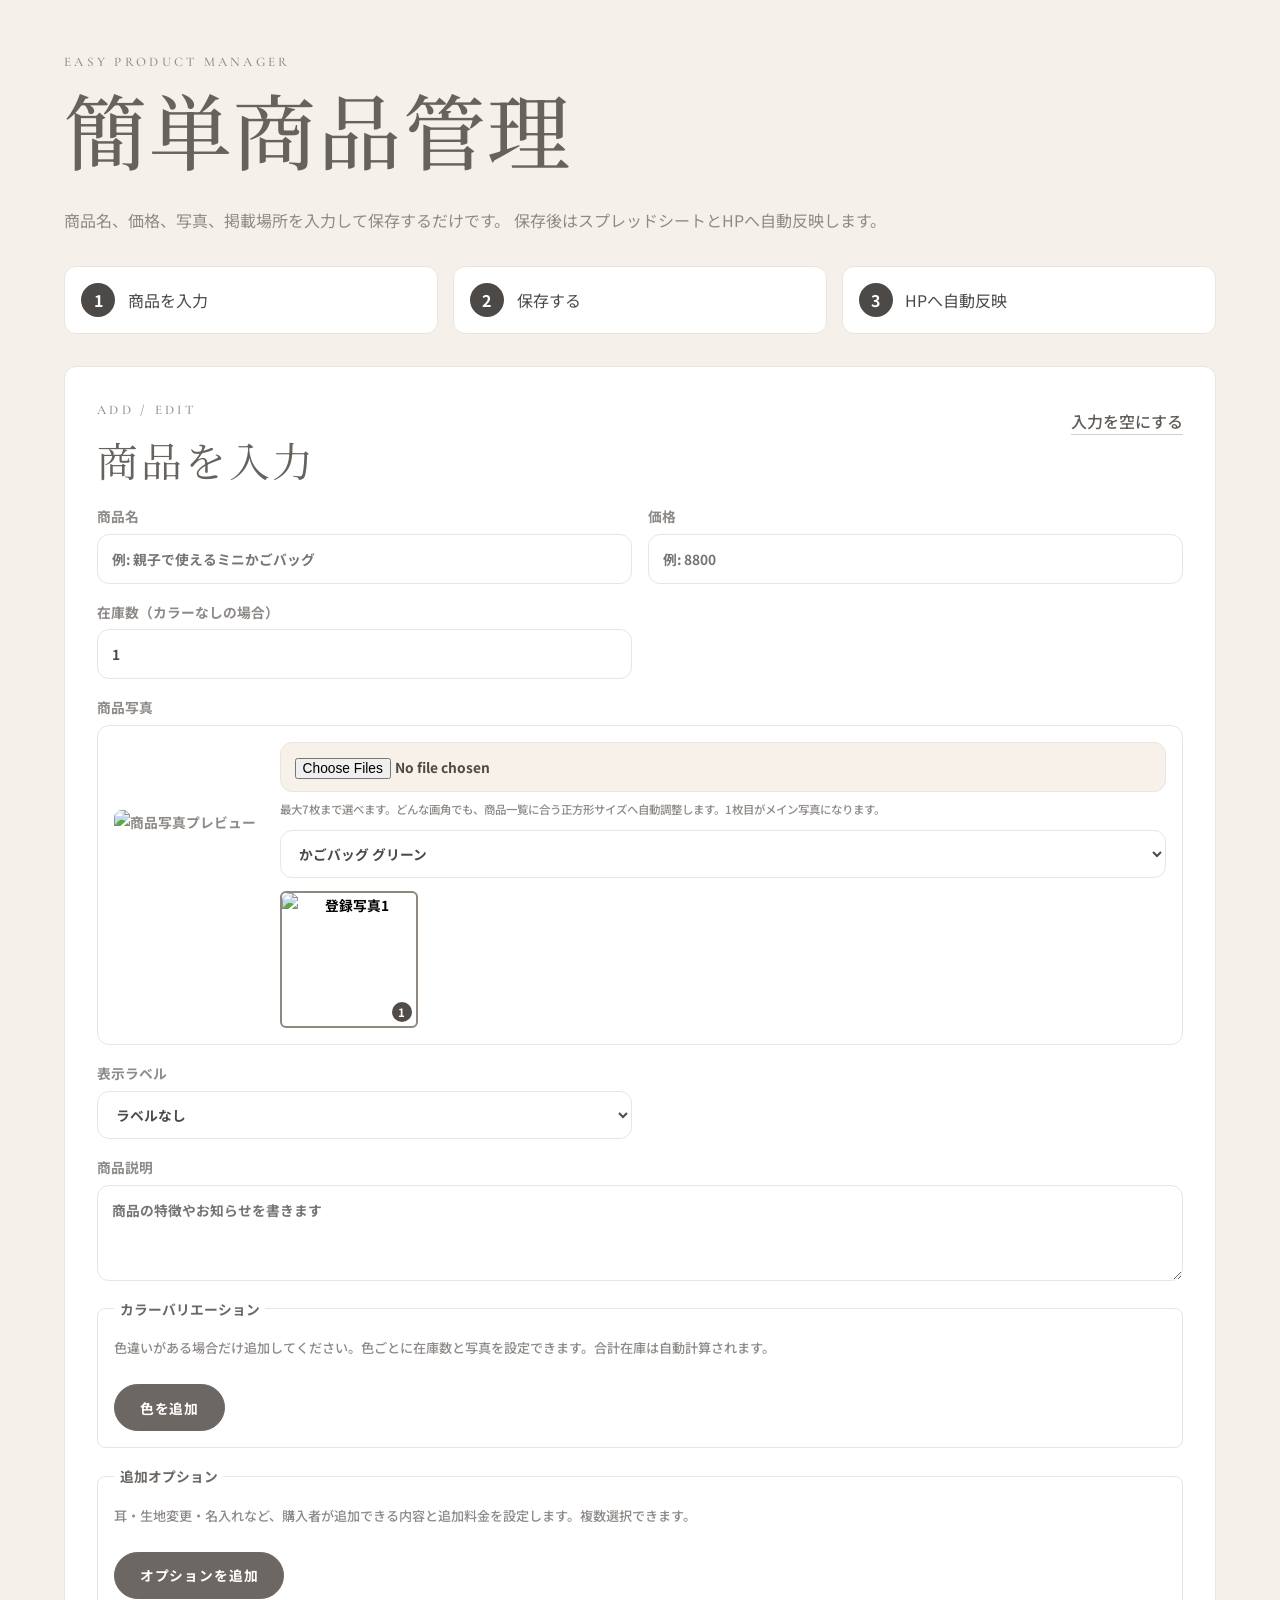
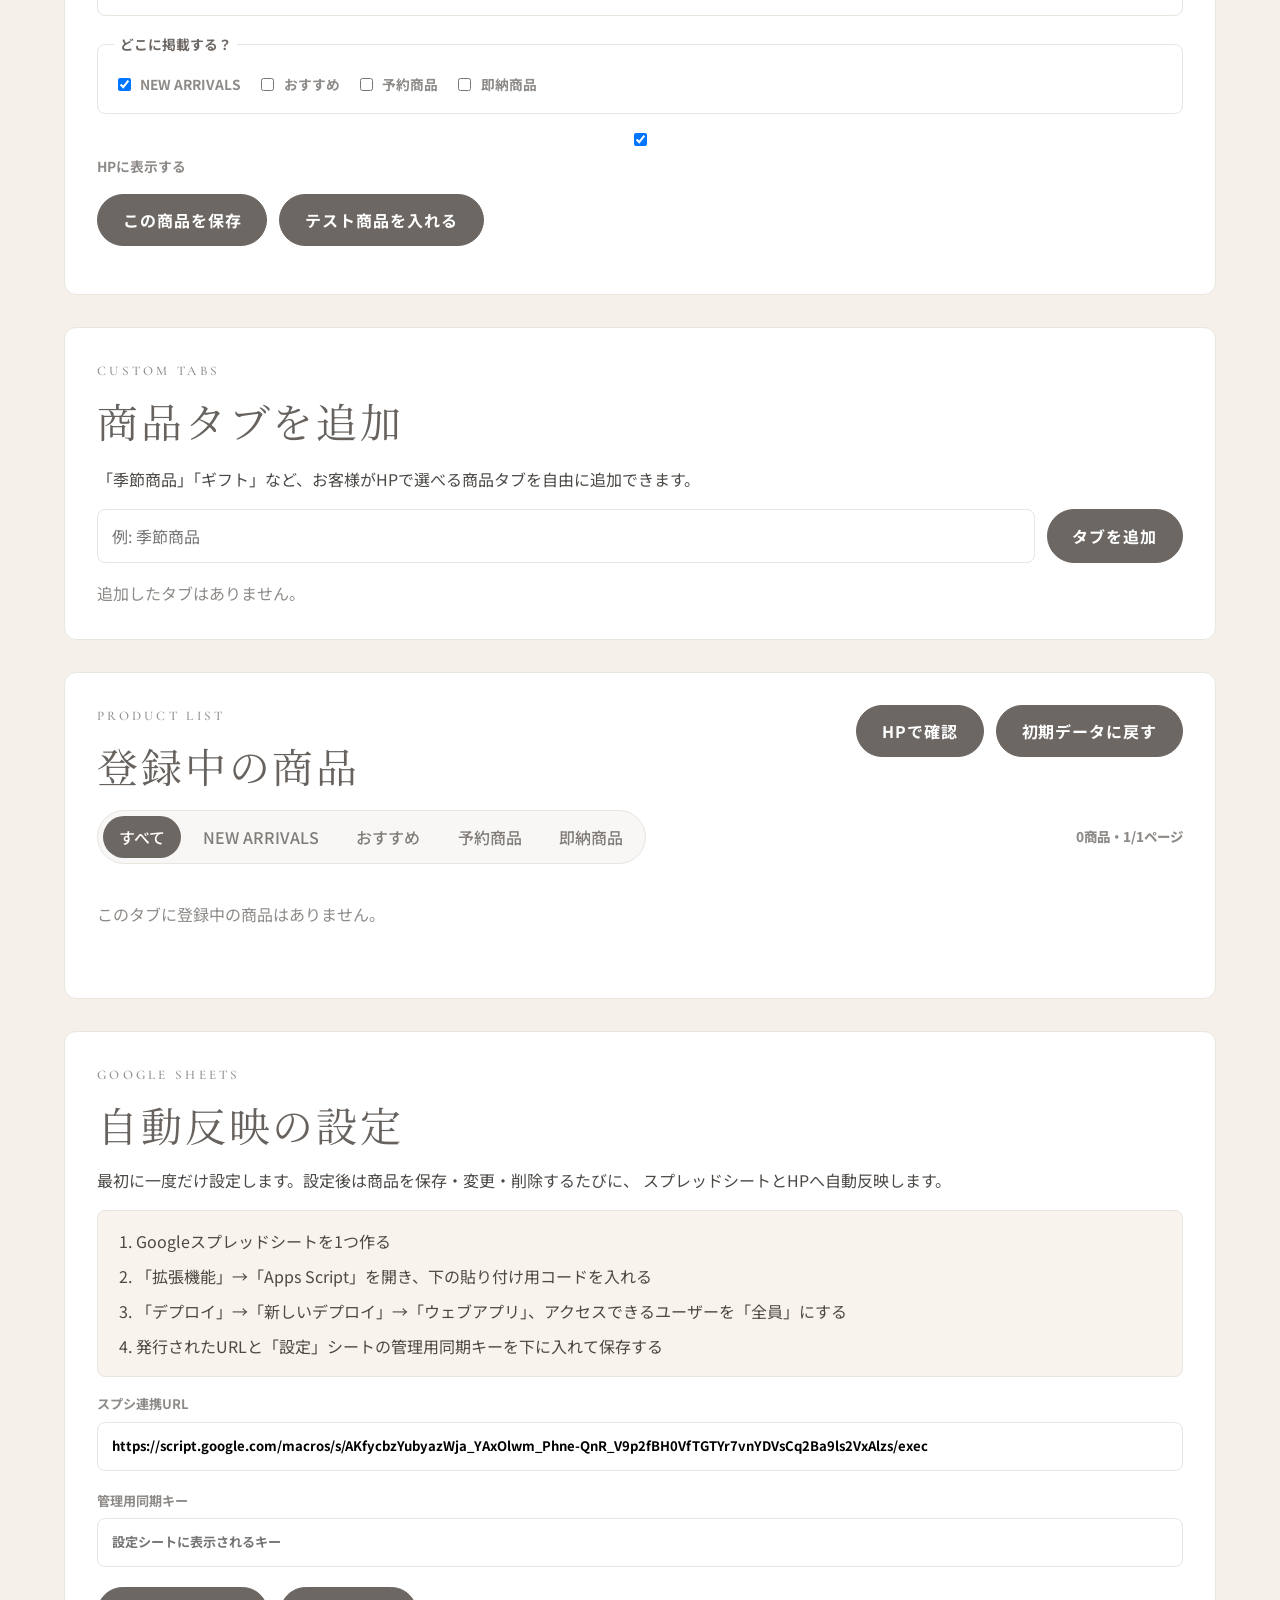
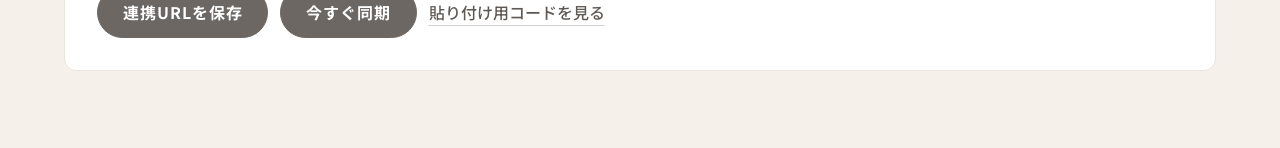
==== commit bc5528e4: "Simplify admin product manager" ====
--- a/admin.html
+++ b/admin.html
@@ -3,7 +3,7 @@
   <head>
     <meta charset="utf-8" />
     <meta name="viewport" content="width=device-width, initial-scale=1" />
-    <title>かんたん商品管理 | andtete</title>
+    <title>簡単商品管理 | andtete</title>
     <meta name="robots" content="noindex" />
     <link rel="preconnect" href="https://fonts.googleapis.com" />
     <link rel="preconnect" href="https://fonts.gstatic.com" crossorigin />
@@ -11,15 +11,15 @@
       href="https://fonts.googleapis.com/css2?family=Cormorant+Garamond:wght@400;500;600&family=Noto+Sans+JP:wght@400;500;700&family=Noto+Serif+JP:wght@400;500;700&display=swap"
       rel="stylesheet"
     />
-    <link rel="stylesheet" href="./styles.css?v=20260717-02" />
+    <link rel="stylesheet" href="./styles.css?v=20260717-08" />
   </head>
   <body class="admin-body">
     <main class="admin-shell easy-admin">
       <span class="eyebrow">easy product manager</span>
-      <h1>かんたん商品管理</h1>
+      <h1>簡単商品管理</h1>
       <p class="admin-lead">
-        商品名、価格、写真、掲載場所を入力して「保存」するだけです。
-        保存後はこのブラウザでトップページの見え方を確認できます。
+        商品名、価格、写真、掲載場所を入力して保存するだけです。
+        保存後はスプレッドシートとHPへ自動反映します。
       </p>
 
       <section class="easy-steps" aria-label="使い方">
@@ -29,11 +29,11 @@
         </div>
         <div>
           <strong>2</strong>
-          <span>保存して確認</span>
+          <span>保存する</span>
         </div>
         <div>
           <strong>3</strong>
-          <span>公開用ファイルを作成</span>
+          <span>HPへ自動反映</span>
         </div>
       </section>
 
@@ -78,7 +78,15 @@
             </div>
           </label>
           <label>表示ラベル
-            <input id="label" placeholder="例: NEW / 予約 / おすすめ" />
+            <select id="label">
+              <option value="">ラベルなし</option>
+              <option value="NEW">NEW</option>
+              <option value="おすすめ">おすすめ</option>
+              <option value="予約">予約</option>
+              <option value="即納">即納</option>
+              <option value="再入荷">再入荷</option>
+              <option value="人気">人気</option>
+            </select>
           </label>
           <label class="span-2">商品説明
             <textarea id="description" placeholder="商品の特徴やお知らせを書きます"></textarea>
@@ -138,7 +146,6 @@
           </div>
           <div class="easy-actions">
             <a class="primary-link" href="./index.html" target="_blank" rel="noreferrer">HPで確認</a>
-            <button class="primary-link" type="button" id="exportProducts">公開用ファイルを作る</button>
             <button class="primary-link soft-button" type="button" id="resetProducts">初期データに戻す</button>
           </div>
         </div>
@@ -150,24 +157,12 @@
         <nav class="admin-pagination" id="adminPagination" aria-label="登録商品のページ切り替え"></nav>
       </section>
 
-      <section class="admin-panel publish-panel" aria-labelledby="publish-title">
-        <span class="eyebrow">publish</span>
-        <h2 id="publish-title">公開するとき</h2>
-        <p>
-          「公開用ファイルを作る」を押すと、商品データが作られます。
-          ダウンロードされたファイルを公開サイト側に反映すれば、お客様にも見える商品一覧になります。
-        </p>
-        <label class="admin-output">公開用データ
-          <textarea id="jsonOutput" readonly placeholder="公開用ファイルを作ると、ここに内容が表示されます。"></textarea>
-        </label>
-      </section>
-
       <section class="admin-panel sheet-panel" aria-labelledby="sheet-title">
         <span class="eyebrow">Google Sheets</span>
-        <h2 id="sheet-title">スプシ・HPへ自動反映</h2>
+        <h2 id="sheet-title">自動反映の設定</h2>
         <p>
-          Google Apps ScriptのURLを一度入れると、商品を保存・変更・削除するたびに自動送信します。
-          HPも最新の商品、在庫、カラー、オプション、画像を自動取得します。
+          最初に一度だけ設定します。設定後は商品を保存・変更・削除するたびに、
+          スプレッドシートとHPへ自動反映します。
         </p>
         <ol class="sync-steps">
           <li>Googleスプレッドシートを1つ作る</li>
@@ -191,6 +186,6 @@
 
     <script src="./site-config.js"></script>
     <script src="./data/products.js"></script>
-    <script src="./admin.js?v=20260717-02"></script>
+    <script src="./admin.js?v=20260717-08"></script>
   </body>
 </html>
--- a/styles.css
+++ b/styles.css
@@ -11,6 +11,232 @@
   --gold: #b78a32;
   --heading: #614a37;
   --shadow: 0 20px 60px rgba(45, 34, 25, 0.13);
+}
+
+/* 2026-07-17 wide editorial layout */
+.home-body main {
+  overflow: hidden;
+}
+
+.product-section,
+.contact-panel,
+.feature-band,
+.guide-band,
+.page-hero {
+  background: transparent;
+  border: 0;
+  border-radius: 0;
+  box-shadow: none;
+  width: min(100% - 32px, 1280px);
+}
+
+.product-section {
+  margin-bottom: clamp(2.6rem, 6vw, 5.5rem);
+  padding-left: clamp(0.4rem, 2vw, 2rem);
+  padding-right: clamp(0.4rem, 2vw, 2rem);
+}
+
+.section-head {
+  border-bottom-color: rgba(105, 96, 84, 0.18);
+}
+
+.product-slider {
+  overflow-x: auto;
+  overflow-y: visible;
+  padding-left: 0;
+  padding-right: max(8vw, 2rem);
+}
+
+.home-body .product-grid[data-products],
+.list-grid {
+  overflow: visible;
+}
+
+.product-media {
+  overflow: visible;
+}
+
+.product-media-link {
+  background: #f4f1ec;
+}
+
+.product-card-cart {
+  right: -0.9rem;
+  top: 0.7rem;
+}
+
+.product-line span,
+.purchase-base-price,
+.purchase-summary strong,
+.cart-item strong,
+.cart-summary-panel strong {
+  font-family: "Noto Sans JP", sans-serif;
+}
+
+.photo-band {
+  margin: clamp(2.8rem, 6vw, 6rem) 0;
+  min-height: clamp(250px, 37vw, 520px);
+  overflow: hidden;
+  position: relative;
+  width: 100%;
+}
+
+.photo-band img {
+  height: 100%;
+  inset: 0;
+  object-fit: cover;
+  position: absolute;
+  width: 100%;
+}
+
+.photo-band::after {
+  background: linear-gradient(180deg, rgba(32, 28, 24, 0.02), rgba(32, 28, 24, 0.22));
+  content: "";
+  inset: 0;
+  position: absolute;
+}
+
+.photo-band p {
+  bottom: clamp(1.5rem, 4vw, 3rem);
+  color: #fff;
+  font-family: "Cormorant Garamond", "Noto Serif JP", serif;
+  font-size: clamp(1.6rem, 4vw, 3.6rem);
+  font-weight: 600;
+  left: 50%;
+  letter-spacing: 0.08em;
+  line-height: 1.15;
+  margin: 0;
+  max-width: min(88vw, 980px);
+  position: absolute;
+  text-align: center;
+  text-shadow: 0 2px 18px rgba(0, 0, 0, 0.22);
+  transform: translateX(-50%);
+  width: 100%;
+  z-index: 1;
+}
+
+.photo-band-alt p {
+  bottom: auto;
+  top: 50%;
+  transform: translate(-50%, -50%);
+}
+
+.gallery-section {
+  margin: clamp(3rem, 7vw, 6.5rem) auto;
+  padding: 0 clamp(1rem, 4vw, 3rem);
+  text-align: center;
+  width: min(100%, 1180px);
+}
+
+.gallery-section h2 {
+  margin-bottom: clamp(1.4rem, 3vw, 2.4rem);
+}
+
+.gallery-grid {
+  display: grid;
+  gap: 0;
+  grid-template-columns: repeat(3, minmax(0, 1fr));
+  margin: 0 auto;
+  max-width: 980px;
+}
+
+.gallery-grid img {
+  aspect-ratio: 1;
+  height: 100%;
+  object-fit: cover;
+  width: 100%;
+}
+
+.purchase-page {
+  padding: clamp(1.6rem, 4vw, 4rem) clamp(1rem, 5vw, 6rem);
+}
+
+.purchase-layout {
+  gap: clamp(1.6rem, 5vw, 4.5rem);
+  grid-template-columns: minmax(0, 1.08fr) minmax(320px, 0.72fr);
+  max-width: 1500px;
+}
+
+.purchase-gallery,
+.purchase-info {
+  min-width: 0;
+}
+
+.purchase-main-image {
+  border-radius: 0;
+  box-shadow: none;
+}
+
+.purchase-options,
+.addon-option,
+.cart-item,
+.cart-summary-panel {
+  border-radius: 0;
+  box-shadow: none;
+}
+
+@media (max-width: 780px) {
+  .product-section,
+  .contact-panel,
+  .feature-band,
+  .guide-band,
+  .page-hero {
+    width: min(100% - 22px, 1280px);
+  }
+
+  .product-section {
+    padding: clamp(1.5rem, 7vw, 2.4rem) 0;
+  }
+
+  .product-slider {
+    margin-left: 0;
+    overflow-x: auto;
+    overflow-y: visible;
+    padding-right: 1.3rem;
+  }
+
+  .home-body .product-grid[data-products],
+  .list-grid {
+    overflow: visible;
+  }
+
+  .product-card .product-card-cart {
+    right: -0.58rem;
+    top: 0.48rem;
+  }
+
+  .photo-band {
+    min-height: 310px;
+  }
+
+  .photo-band p {
+    font-size: clamp(1.35rem, 8vw, 2.4rem);
+    letter-spacing: 0.055em;
+    max-width: 86vw;
+  }
+
+  .gallery-section {
+    padding: 0;
+    width: 100%;
+  }
+
+  .purchase-page {
+    padding: 1.2rem 0 3rem;
+  }
+
+  .purchase-layout {
+    gap: 1.5rem;
+    grid-template-columns: 1fr;
+    padding: 0 1rem;
+  }
+
+  .purchase-main-image {
+    aspect-ratio: 1;
+    display: block;
+    height: auto;
+    object-fit: cover;
+    width: 100%;
+  }
 }
 
 * {
@@ -789,6 +1015,12 @@
   padding: 4vw 5vw 6vw;
 }
 
+.easy-admin h1 {
+  font-size: clamp(2.4rem, 7vw, 5.2rem);
+  letter-spacing: 0.02em;
+  white-space: nowrap;
+}
+
 .admin-lead {
   color: var(--muted);
   max-width: 52rem;
@@ -809,6 +1041,10 @@
   display: flex;
   gap: 0.8rem;
   padding: 1rem;
+}
+
+.easy-steps span {
+  white-space: nowrap;
 }
 
 .easy-steps strong {
@@ -1792,6 +2028,14 @@
   .easy-product-card,
   .image-uploader {
     grid-template-columns: 1fr;
+  }
+
+  .easy-admin h1 {
+    font-size: clamp(2rem, 11vw, 2.7rem);
+  }
+
+  .easy-steps div {
+    padding: 0.78rem 0.9rem;
   }
 
   .variant-row {
@@ -2506,3 +2750,572 @@
     gap: 0.65rem;
   }
 }
+
+/* 2026-07-17 product gallery + hamburger menu refresh */
+.menu-button {
+  display: none;
+}
+
+.menu-button span {
+  background: currentColor;
+  display: block;
+  height: 1.5px;
+  width: 18px;
+}
+
+.menu-button span + span {
+  margin-top: 4.5px;
+}
+
+.product-slider,
+.product-grid {
+  scroll-behavior: smooth;
+}
+
+.product-card {
+  animation: productReveal 620ms cubic-bezier(0.22, 1, 0.36, 1) both;
+  animation-delay: calc(var(--card-index, 0) * 55ms);
+  contain: content;
+  transform: translateZ(0);
+}
+
+.product-media {
+  aspect-ratio: 1;
+  background: #f4f2ef;
+  overflow: visible;
+  position: relative;
+}
+
+.product-media-link {
+  aspect-ratio: 1;
+  display: block;
+  overflow: hidden;
+}
+
+.product-card img.product-main-image {
+  aspect-ratio: 1;
+  border-radius: 0;
+  box-shadow: none;
+  display: block;
+  height: 100%;
+  object-fit: cover;
+  transform: translateZ(0) scale(1.001);
+  transition: transform 520ms cubic-bezier(0.22, 1, 0.36, 1), filter 520ms ease;
+  width: 100%;
+}
+
+.product-card:hover img.product-main-image,
+.product-card:focus-within img.product-main-image {
+  filter: brightness(0.98);
+  transform: translateZ(0) scale(1.025);
+}
+
+.product-card-cart {
+  background: rgba(139, 128, 111, 0.9);
+  border: 0;
+  box-shadow: 0 8px 22px rgba(70, 63, 55, 0.16);
+  color: #fff;
+  height: 48px;
+  position: absolute;
+  right: -0.55rem;
+  top: 0.55rem;
+  width: 48px;
+  z-index: 2;
+}
+
+.product-card-cart svg {
+  height: 21px;
+  width: 21px;
+}
+
+.product-card-cart:hover,
+.product-card-cart:focus-visible {
+  background: #6c6763;
+  transform: translateY(-2px);
+}
+
+.disabled-cart {
+  opacity: 0.45;
+  pointer-events: none;
+}
+
+.product-info {
+  background: transparent;
+  border: 0;
+  border-radius: 0;
+  margin-top: 0;
+  padding: 1rem 0 0;
+}
+
+.product-line {
+  color: #5a534d;
+  display: grid;
+  gap: 0.42rem;
+  text-decoration: none;
+}
+
+.product-line p {
+  font-size: clamp(0.95rem, 1.45vw, 1.12rem);
+  font-weight: 400;
+  line-height: 1.55;
+}
+
+.product-line span {
+  color: #4f4943;
+  font-size: 1rem;
+  font-weight: 500;
+  justify-self: start;
+}
+
+.product-card .badge {
+  border-radius: 999px;
+  left: 0.45rem;
+  padding: 0.12rem 0.5rem;
+  top: 0.45rem;
+}
+
+.product-card:hover .product-info {
+  border-color: transparent;
+  box-shadow: none;
+  transform: none;
+}
+
+.list-view-options {
+  display: none;
+}
+
+.list-grid,
+.list-grid[data-grid-size="2"],
+.list-grid[data-grid-size="3"],
+.list-grid[data-grid-size="4"] {
+  grid-template-columns: repeat(2, minmax(0, 1fr));
+}
+
+@keyframes productReveal {
+  from {
+    opacity: 0;
+    transform: translate3d(0, 16px, 0);
+  }
+  to {
+    opacity: 1;
+    transform: translate3d(0, 0, 0);
+  }
+}
+
+@media (min-width: 781px) {
+  .product-slider {
+    grid-auto-columns: minmax(260px, 24vw);
+  }
+}
+
+@media (max-width: 780px) {
+  .site-header {
+    grid-template-columns: 1fr auto;
+    position: sticky;
+  }
+
+  .menu-button {
+    display: inline-flex;
+    flex-direction: column;
+  }
+
+  .site-header > .menu-button {
+    grid-column: 2;
+    grid-row: 1;
+    justify-self: end;
+  }
+
+  .site-header > .text-icon {
+    grid-column: 2;
+    grid-row: 1;
+    margin-right: 48px;
+  }
+
+  .site-header > .social-buttons {
+    grid-column: 2;
+    grid-row: 1;
+  }
+
+  .site-header .nav {
+    background: rgba(255, 255, 255, 0.98);
+    border: 1px solid var(--line);
+    border-radius: 12px;
+    box-shadow: 0 18px 45px rgba(95, 91, 88, 0.08);
+    display: none;
+    gap: 0;
+    grid-column: 1 / -1;
+    grid-row: 2;
+    margin-top: 0.55rem;
+    overflow: hidden;
+    padding: 0.3rem;
+  }
+
+  .site-header.menu-open .nav {
+    display: grid;
+    grid-template-columns: 1fr;
+  }
+
+  .site-header .nav a {
+    border-bottom: 1px solid var(--line);
+    font-family: "Noto Sans JP", sans-serif;
+    font-size: 0.86rem;
+    letter-spacing: 0.04em;
+    padding: 0.78rem 0.9rem;
+  }
+
+  .site-header .nav a:last-child {
+    border-bottom: 0;
+  }
+
+  .site-header .nav a::after {
+    display: none;
+  }
+
+  .product-slider,
+  .home-body .product-grid[data-products] {
+    gap: 1.25rem 1rem;
+    grid-auto-columns: minmax(146px, calc((100% - 1rem) / 2));
+    scroll-snap-type: x mandatory;
+  }
+
+  .product-grid,
+  .list-grid,
+  .list-grid[data-grid-size="2"],
+  .list-grid[data-grid-size="3"],
+  .list-grid[data-grid-size="4"] {
+    gap: 1.7rem 1rem;
+    grid-template-columns: repeat(2, minmax(0, 1fr));
+  }
+
+  .customer-category-tabs {
+    justify-self: start;
+  }
+
+  .product-card .product-card-cart {
+    height: 42px;
+    right: -0.42rem;
+    top: 0.42rem;
+    width: 42px;
+  }
+
+  .product-card .product-card-cart svg {
+    height: 19px;
+    width: 19px;
+  }
+
+  .product-card .product-info {
+    padding: 0.76rem 0 0;
+  }
+
+  .product-card .product-line {
+    gap: 0.28rem;
+  }
+
+  .product-card .product-line p {
+    font-size: 0.86rem;
+    line-height: 1.55;
+  }
+
+  .product-card .product-line span {
+    font-size: 0.84rem;
+  }
+
+  .product-card .badge {
+    font-size: 0.58rem;
+  }
+}
+
+/* Final wide editorial overrides */
+.home-body main {
+  overflow: hidden;
+}
+
+.product-section,
+.contact-panel,
+.feature-band,
+.guide-band,
+.page-hero {
+  background: transparent;
+  border: 0;
+  border-radius: 0;
+  box-shadow: none;
+  width: min(100% - 32px, 1280px);
+}
+
+.product-section {
+  margin-bottom: clamp(2.6rem, 6vw, 5.5rem);
+  padding-left: clamp(0.4rem, 2vw, 2rem);
+  padding-right: clamp(0.4rem, 2vw, 2rem);
+}
+
+.section-head {
+  border-bottom-color: rgba(105, 96, 84, 0.18);
+}
+
+.product-slider {
+  overflow-x: auto;
+  overflow-y: visible;
+  padding-left: 0;
+  padding-right: max(8vw, 2rem);
+}
+
+.home-body .product-grid[data-products],
+.list-grid {
+  overflow: visible;
+}
+
+.product-media {
+  overflow: visible;
+}
+
+.product-media-link {
+  background: #f4f1ec;
+}
+
+.product-card .product-card-cart {
+  right: -0.72rem;
+  top: 0.62rem;
+}
+
+.product-line span,
+.purchase-base-price,
+.purchase-summary strong,
+.cart-item strong,
+.cart-summary-panel strong {
+  font-family: "Noto Sans JP", sans-serif;
+}
+
+.photo-band {
+  margin: clamp(2.8rem, 6vw, 6rem) 0;
+  min-height: clamp(250px, 37vw, 520px);
+  overflow: hidden;
+  position: relative;
+  width: 100%;
+}
+
+.photo-band img {
+  height: 100%;
+  inset: 0;
+  object-fit: cover;
+  position: absolute;
+  width: 100%;
+}
+
+.photo-band::after {
+  background: linear-gradient(180deg, rgba(32, 28, 24, 0.02), rgba(32, 28, 24, 0.22));
+  content: "";
+  inset: 0;
+  position: absolute;
+}
+
+.photo-band p {
+  bottom: clamp(1.5rem, 4vw, 3rem);
+  color: #fff;
+  font-family: "Cormorant Garamond", "Noto Serif JP", serif;
+  font-size: clamp(1.6rem, 4vw, 3.6rem);
+  font-weight: 600;
+  left: 50%;
+  letter-spacing: 0.08em;
+  line-height: 1.15;
+  margin: 0;
+  max-width: min(88vw, 980px);
+  position: absolute;
+  text-align: center;
+  text-shadow: 0 2px 18px rgba(0, 0, 0, 0.22);
+  transform: translateX(-50%);
+  width: 100%;
+  z-index: 1;
+}
+
+.photo-band-alt p {
+  bottom: auto;
+  top: 50%;
+  transform: translate(-50%, -50%);
+}
+
+.gallery-section {
+  margin: clamp(3rem, 7vw, 6.5rem) auto;
+  padding: 0 clamp(1rem, 4vw, 3rem);
+  text-align: center;
+  width: min(100%, 1180px);
+}
+
+.gallery-section h2 {
+  margin-bottom: clamp(1.4rem, 3vw, 2.4rem);
+}
+
+.gallery-grid {
+  display: grid;
+  gap: 0;
+  grid-template-columns: repeat(3, minmax(0, 1fr));
+  margin: 0 auto;
+  max-width: 980px;
+}
+
+.gallery-grid img {
+  aspect-ratio: 1;
+  height: 100%;
+  object-fit: cover;
+  width: 100%;
+}
+
+.purchase-page {
+  padding: clamp(1.6rem, 4vw, 4rem) clamp(1rem, 5vw, 6rem);
+}
+
+.purchase-layout {
+  gap: clamp(1.6rem, 5vw, 4.5rem);
+  grid-template-columns: minmax(0, 1.08fr) minmax(320px, 0.72fr);
+  max-width: 1500px;
+}
+
+.purchase-gallery,
+.purchase-info {
+  min-width: 0;
+}
+
+.purchase-main-image {
+  border-radius: 0;
+  box-shadow: none;
+}
+
+.purchase-options,
+.addon-option,
+.cart-item,
+.cart-summary-panel {
+  border-radius: 0;
+  box-shadow: none;
+}
+
+@media (max-width: 780px) {
+  .product-section,
+  .contact-panel,
+  .feature-band,
+  .guide-band,
+  .page-hero {
+    width: min(100% - 22px, 1280px);
+  }
+
+  .product-section {
+    padding: clamp(1.5rem, 7vw, 2.4rem) 0;
+  }
+
+  .product-slider {
+    margin-left: 0;
+    overflow-x: auto;
+    overflow-y: visible;
+    padding-right: 1.3rem;
+  }
+
+  .home-body .product-grid[data-products],
+  .list-grid {
+    overflow: visible;
+  }
+
+  .product-card .product-card-cart {
+    right: -0.58rem;
+    top: 0.48rem;
+  }
+
+  .photo-band {
+    min-height: 310px;
+  }
+
+  .photo-band p {
+    font-size: clamp(1.35rem, 8vw, 2.4rem);
+    letter-spacing: 0.055em;
+    max-width: 86vw;
+  }
+
+  .gallery-section {
+    padding: 0;
+    width: 100%;
+  }
+
+  .purchase-page {
+    padding: 1.2rem 0 3rem;
+  }
+
+  .purchase-layout {
+    gap: 1.5rem;
+    padding: 0 1rem;
+  }
+}
+
+/* Product detail mobile width fix */
+@media (max-width: 780px) {
+  .purchase-layout {
+    grid-template-columns: 1fr;
+  }
+
+  .purchase-main-image {
+    aspect-ratio: 1;
+    display: block;
+    height: auto;
+    object-fit: cover;
+    width: 100%;
+  }
+}
+
+/* Floating cart and linked gallery fixes */
+.product-card {
+  contain: none;
+  overflow: visible;
+}
+
+.product-media {
+  overflow: visible;
+}
+
+.product-card .product-card-cart {
+  border-radius: 50%;
+  right: -12px;
+  top: -12px;
+  z-index: 5;
+}
+
+.gallery-grid a {
+  display: block;
+  line-height: 0;
+  outline-offset: -3px;
+}
+
+.gallery-grid a:focus-visible {
+  outline: 2px solid rgba(97, 74, 55, 0.75);
+}
+
+@media (max-width: 780px) {
+  .product-card .product-card-cart {
+    right: -10px;
+    top: -10px;
+  }
+}
+
+/* Editorial photo update */
+.photo-band p,
+.photo-band-alt p {
+  bottom: auto;
+  top: 50%;
+  transform: translate(-50%, -50%);
+}
+
+/* Desktop cart badge visibility fix */
+.product-section,
+.home-body .product-grid[data-products],
+.list-grid {
+  overflow: visible;
+}
+
+.product-slider {
+  overflow-x: auto;
+}
+
+.product-slider,
+.home-body .product-grid[data-products],
+.list-grid {
+  padding-top: 18px;
+}
+
+.product-slider {
+  margin-top: -18px;
+}
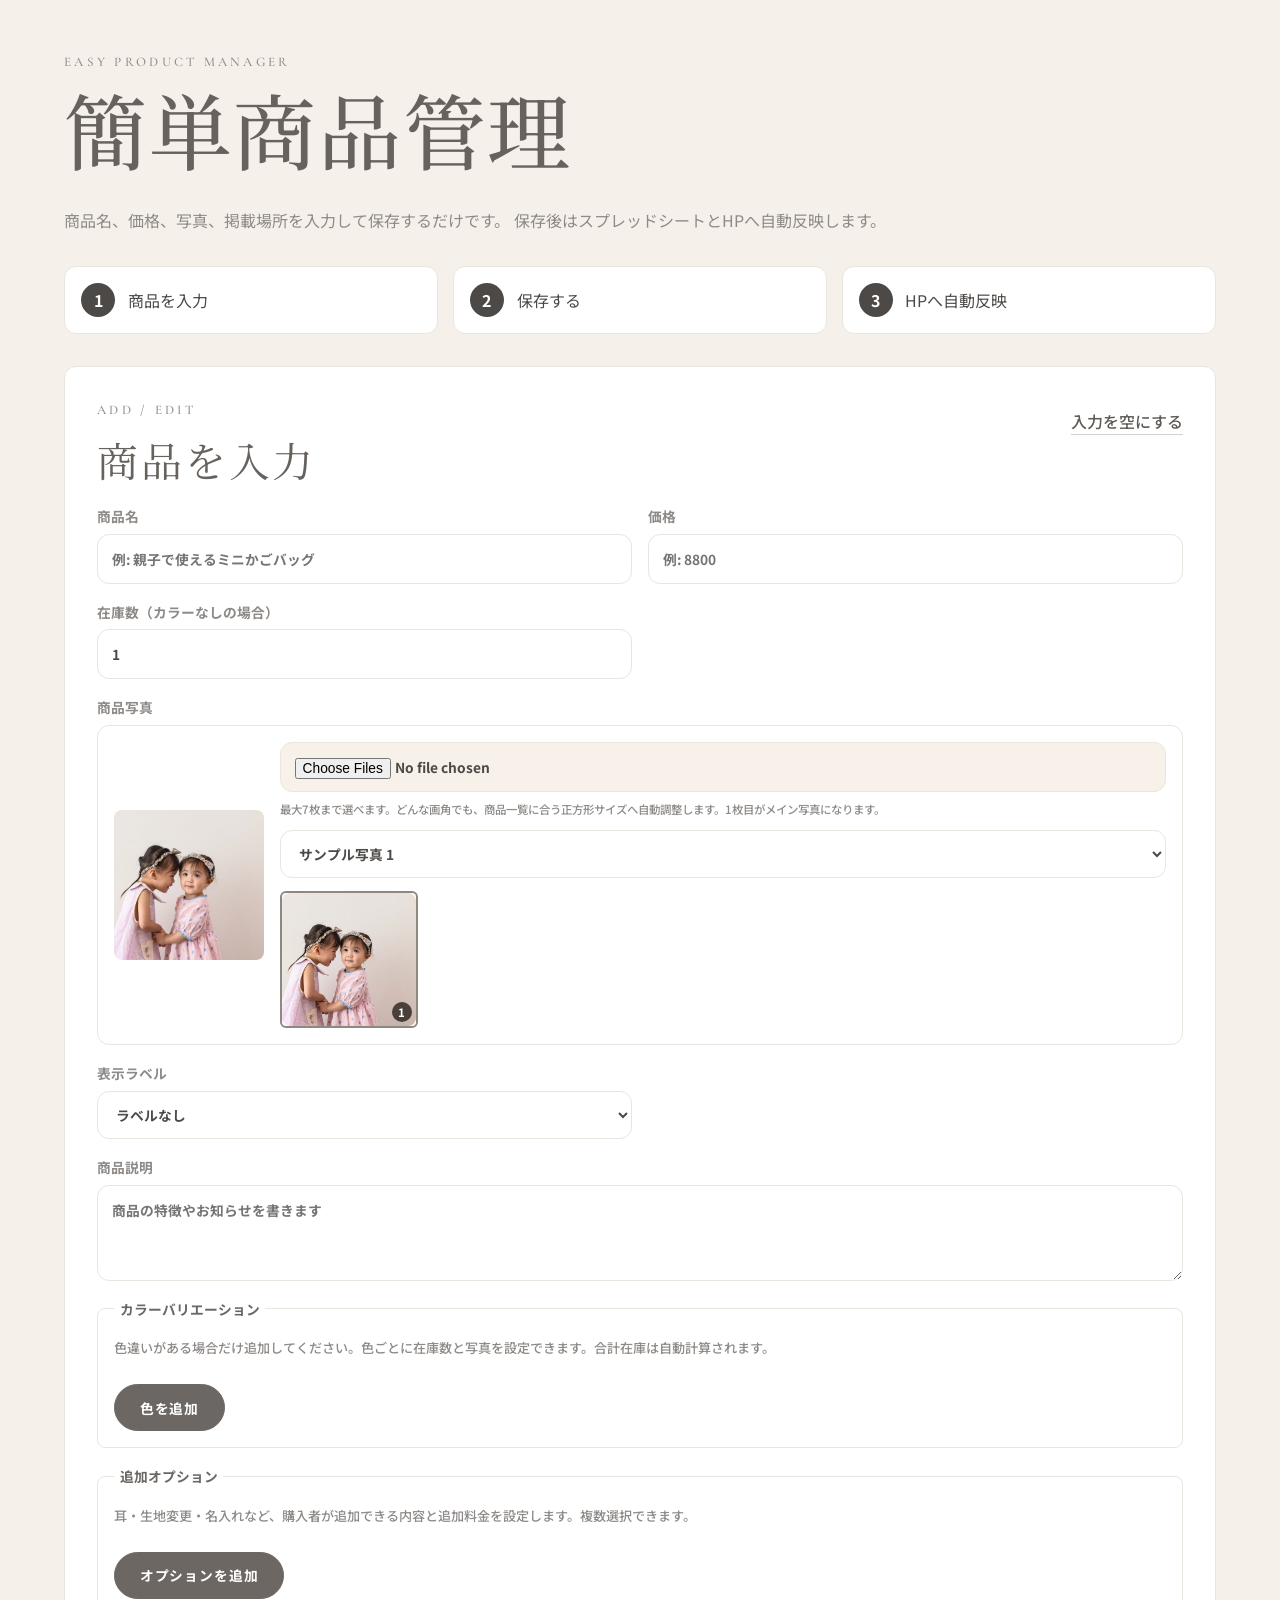
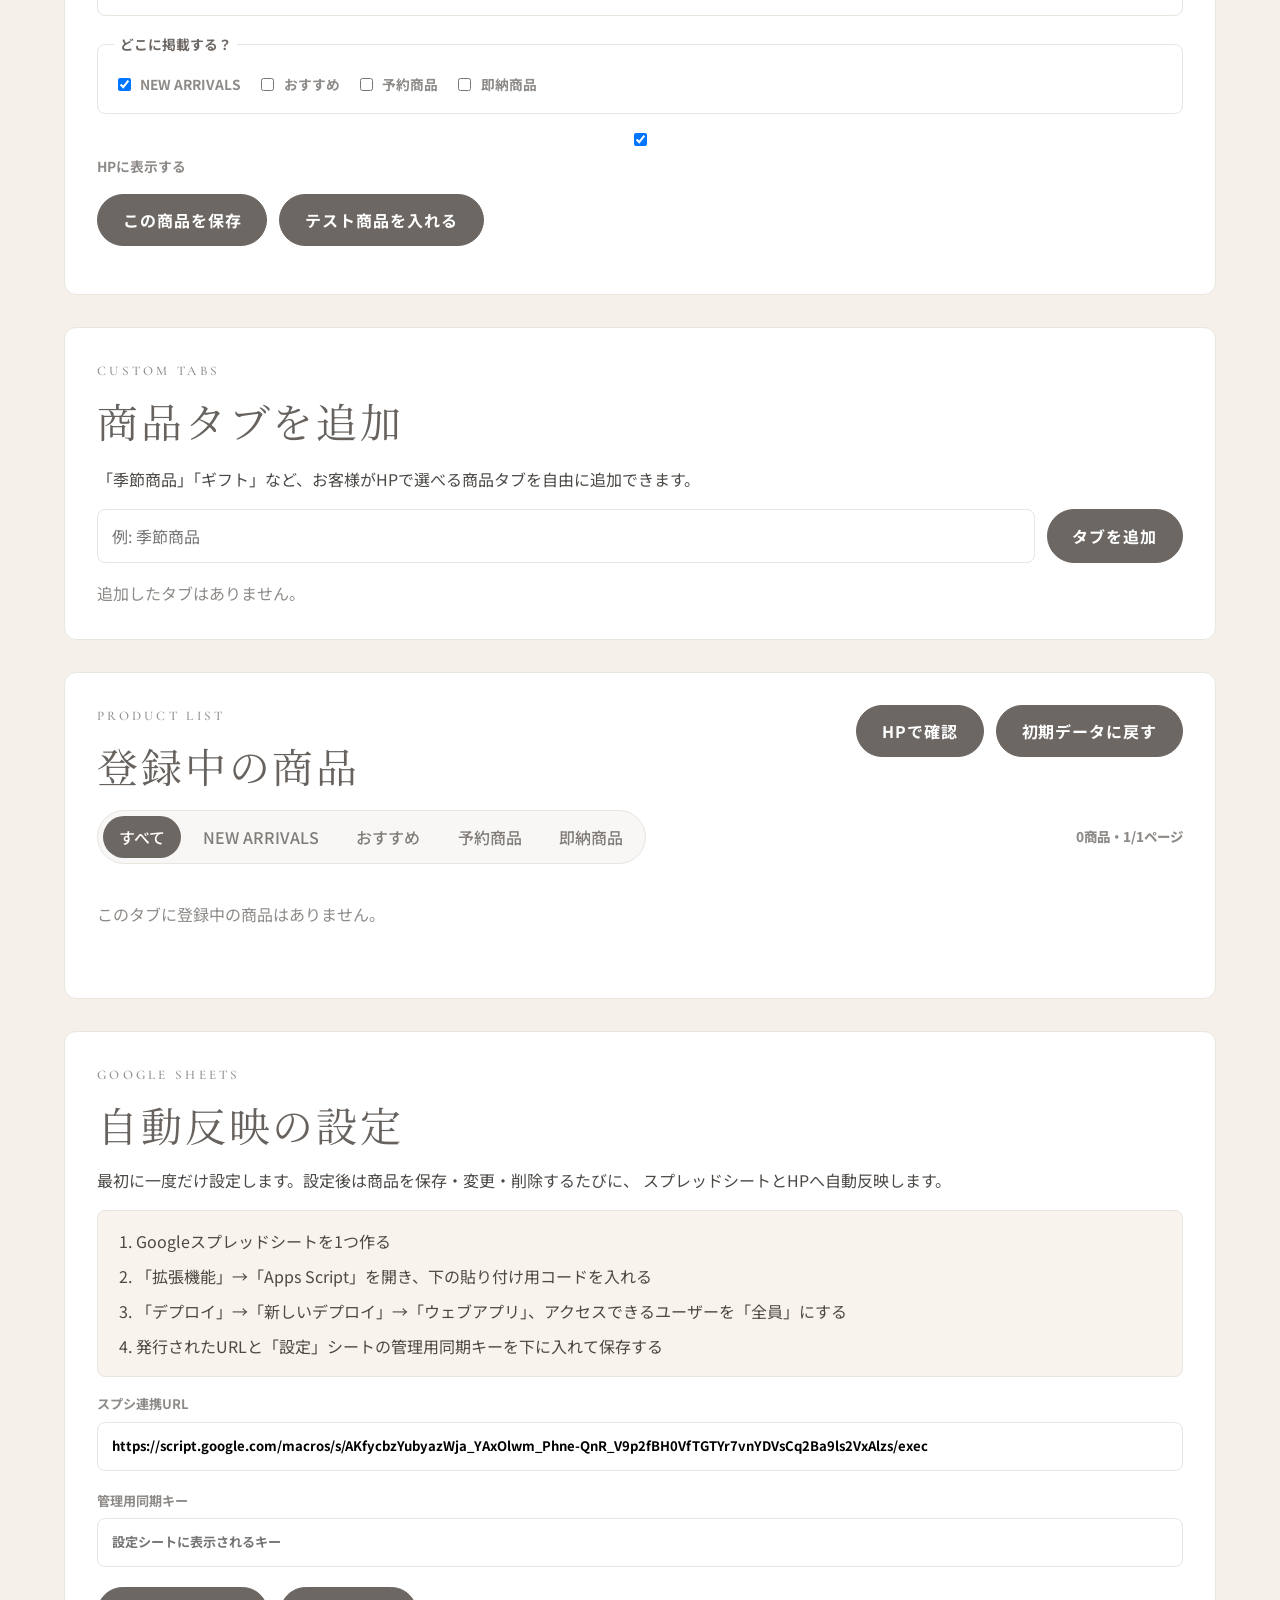
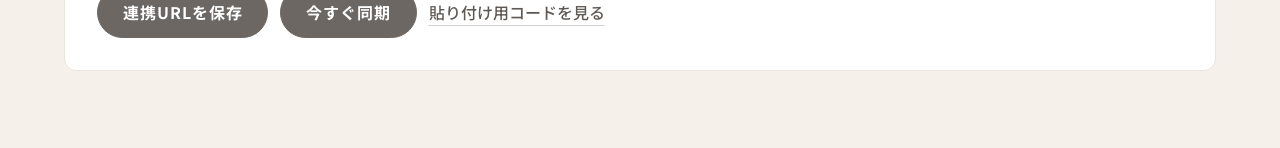
==== commit d55eb7cf: "Use existing admin sample images" ====
--- a/admin.html
+++ b/admin.html
@@ -11,7 +11,7 @@
       href="https://fonts.googleapis.com/css2?family=Cormorant+Garamond:wght@400;500;600&family=Noto+Sans+JP:wght@400;500;700&family=Noto+Serif+JP:wght@400;500;700&display=swap"
       rel="stylesheet"
     />
-    <link rel="stylesheet" href="./styles.css?v=20260717-08" />
+    <link rel="stylesheet" href="./styles.css?v=20260717-09" />
   </head>
   <body class="admin-body">
     <main class="admin-shell easy-admin">
@@ -58,21 +58,19 @@
           </label>
           <label class="span-2">商品写真
             <div class="image-uploader">
-              <img id="imagePreview" src="./assets/item-green-bag.png" alt="商品写真プレビュー" />
+              <img id="imagePreview" src="./assets/editorial/gallery-01.jpg" alt="商品写真プレビュー" />
               <div>
                 <input id="imageUpload" type="file" accept="image/*" multiple />
                 <small>最大7枚まで選べます。どんな画角でも、商品一覧に合う正方形サイズへ自動調整します。1枚目がメイン写真になります。</small>
                 <select id="imagePreset" aria-label="サンプル写真を選ぶ">
                   <option value="">サンプル写真から選ぶ</option>
-                  <option value="./assets/item-green-bag.png">かごバッグ グリーン</option>
-                  <option value="./assets/item-natural-bag.png">かごバッグ ナチュラル</option>
-                  <option value="./assets/item-candles.png">キャンドル</option>
-                  <option value="./assets/item-cups.png">マグカップ</option>
-                  <option value="./assets/item-flowers.png">花のトレイ</option>
-                  <option value="./assets/item-linen.png">リネンクロス</option>
-                  <option value="./assets/item-plate.png">小皿</option>
+                  <option value="./assets/editorial/gallery-01.jpg">サンプル写真 1</option>
+                  <option value="./assets/editorial/gallery-03.jpg">サンプル写真 2</option>
+                  <option value="./assets/editorial/gallery-04.jpg">サンプル写真 3</option>
+                  <option value="./assets/editorial/gallery-05.jpg">サンプル写真 4</option>
+                  <option value="./assets/editorial/gallery-08.jpg">サンプル写真 5</option>
                 </select>
-                <input id="image" type="hidden" value="./assets/item-green-bag.png" />
+                <input id="image" type="hidden" value="./assets/editorial/gallery-01.jpg" />
                 <div class="image-thumbs" id="imageThumbs" aria-label="登録写真一覧"></div>
               </div>
             </div>
@@ -186,6 +184,6 @@
 
     <script src="./site-config.js"></script>
     <script src="./data/products.js"></script>
-    <script src="./admin.js?v=20260717-08"></script>
+    <script src="./admin.js?v=20260717-09"></script>
   </body>
 </html>
